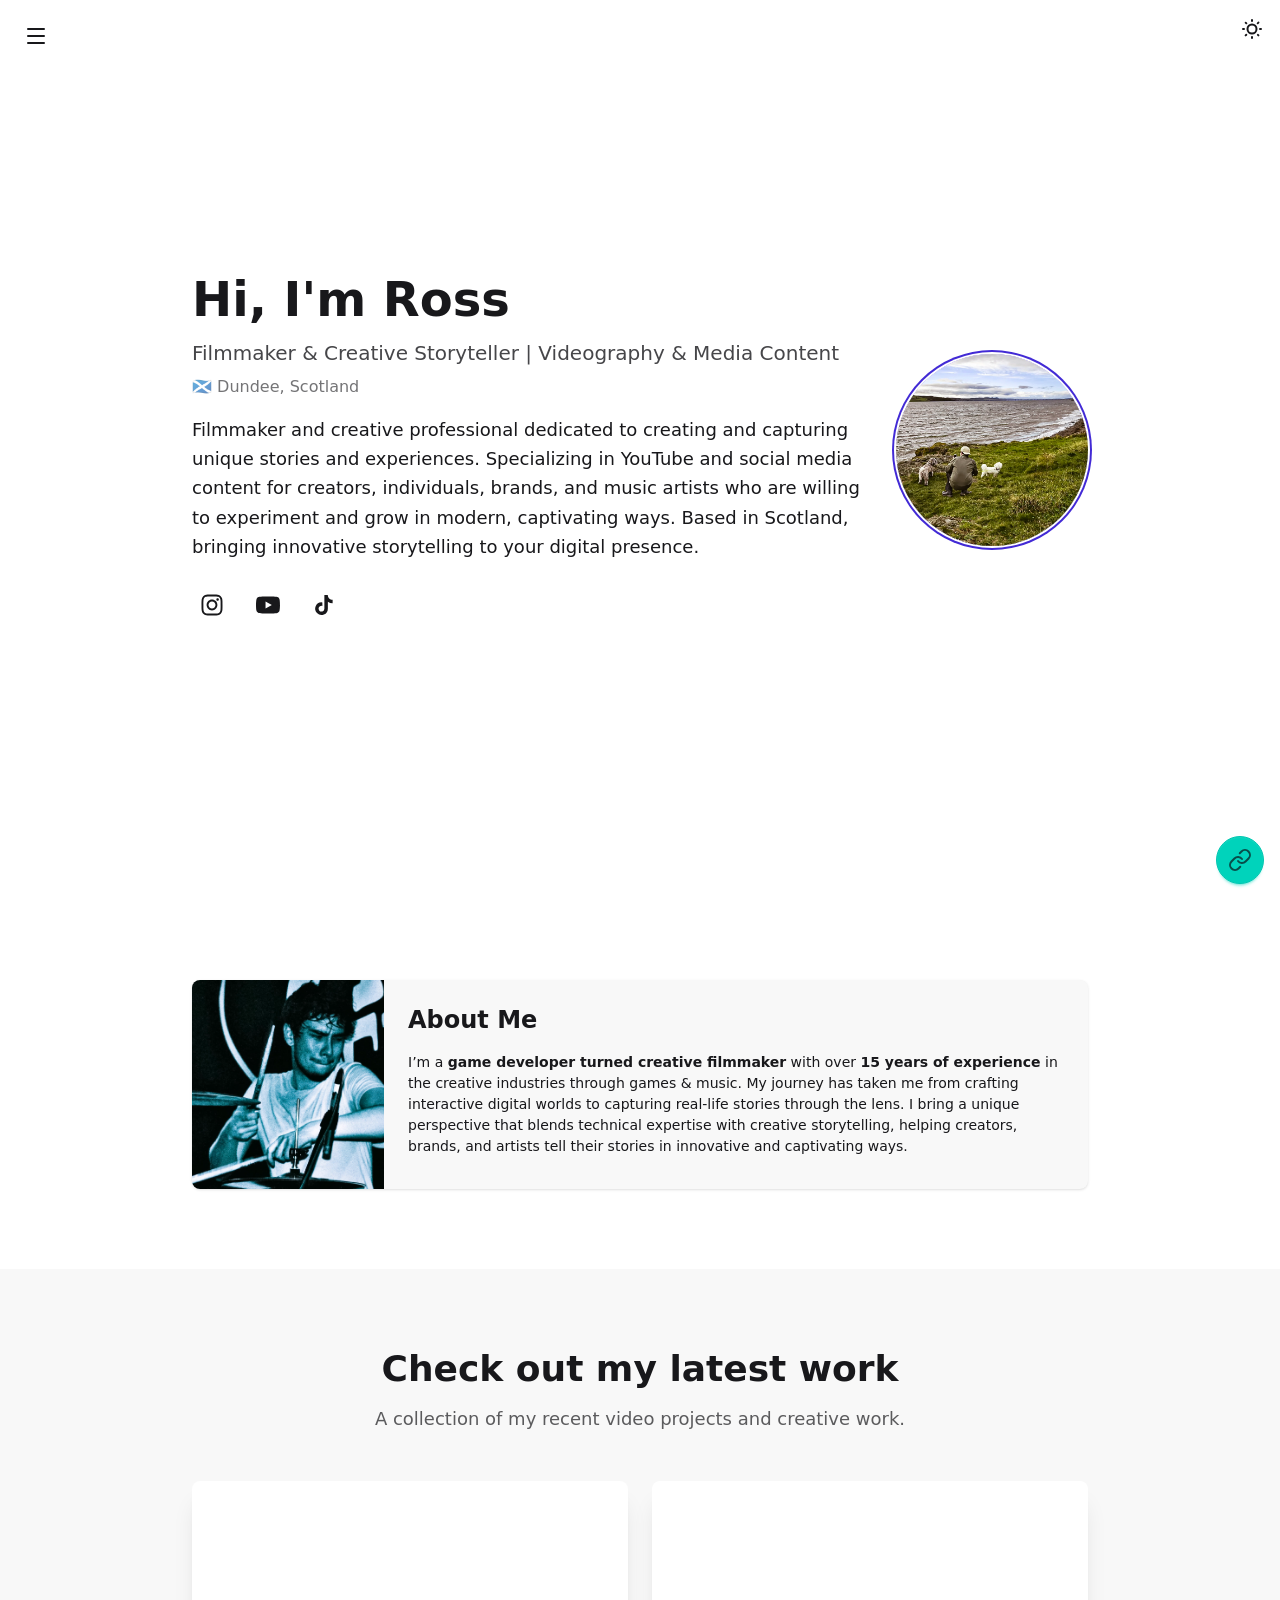
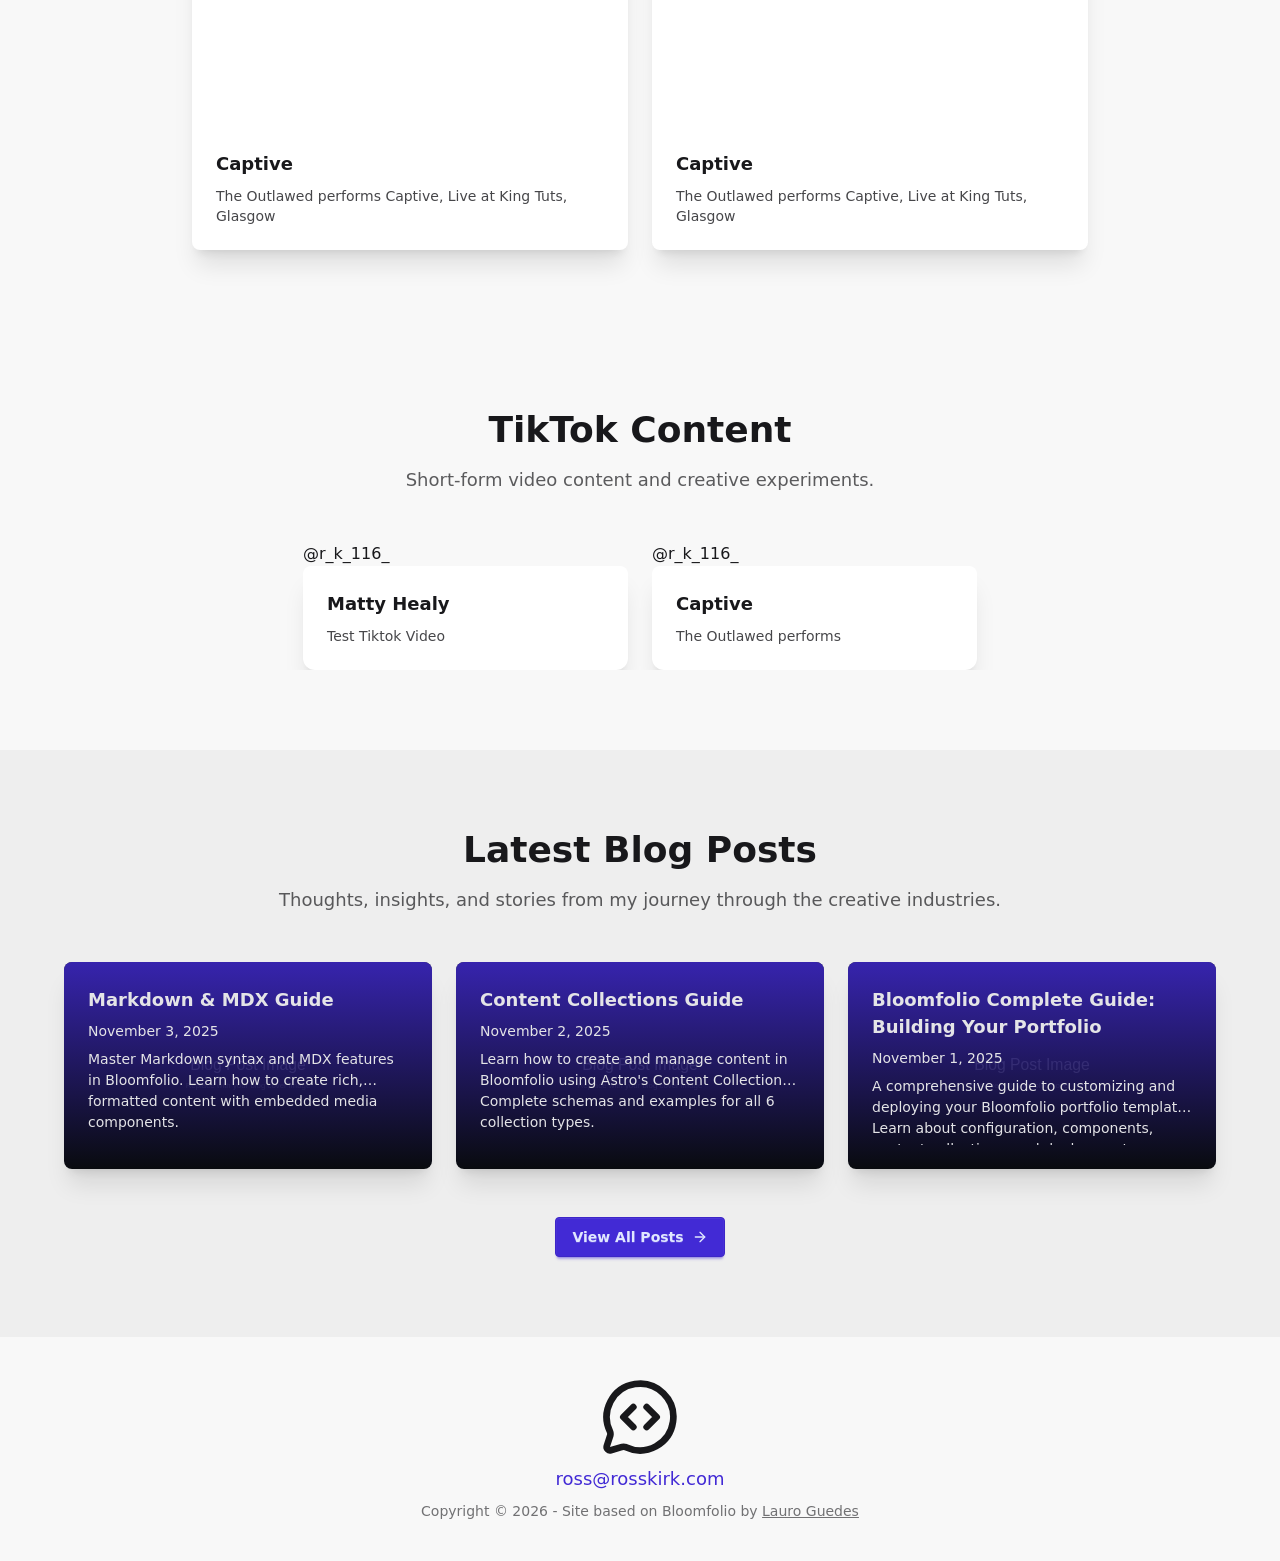
==== index.html @ 1ecccb60 "Deploy creative site - 66a330e2625cd8b9a84252e599fe487ab32fcddf ross-kirk/mainpage-bloomfolio@66a330" ====
<!DOCTYPE html><html lang="en" data-astro-transition-scope="astro-smooz4hq-1"> <head><meta charset="UTF-8"><meta name="viewport" content="width=device-width"><meta name="description" content="Filmmaker and creative professional dedicated to creating and capturing unique stories and experiences. Specializing in YouTube and social media content for creators, individuals, brands, and music artists who are willing to experiment and grow in modern, captivating ways. Based in Scotland, bringing innovative storytelling to your digital presence."><link rel="icon" type="image/svg+xml" href="/favicon.svg"><meta name="generator" content="Astro v5.16.6"><title>Ross - Portfolio</title><!-- View Transitions --><meta name="astro-view-transitions-enabled" content="true"><meta name="astro-view-transitions-fallback" content="animate"><script type="module" src="/_astro/ClientRouter.astro_astro_type_script_index_0_lang.QW52Ox2j.js"></script><!-- Open Graph / Social Media --><meta property="og:title" content="Ross - Portfolio"><meta property="og:description" content="Filmmaker and creative professional dedicated to creating and capturing unique stories and experiences. Specializing in YouTube and social media content for creators, individuals, brands, and music artists who are willing to experiment and grow in modern, captivating ways. Based in Scotland, bringing innovative storytelling to your digital presence."><meta property="og:type" content="website"><meta property="og:url" content="http://localhost:4323"><meta property="og:image" content="http://localhost:4323/images/og_home.png"><!-- Twitter --><meta name="twitter:card" content="summary_large_image"><meta name="twitter:title" content="Ross - Portfolio"><meta name="twitter:description" content="Filmmaker and creative professional dedicated to creating and capturing unique stories and experiences. Specializing in YouTube and social media content for creators, individuals, brands, and music artists who are willing to experiment and grow in modern, captivating ways. Based in Scotland, bringing innovative storytelling to your digital presence."><meta name="twitter:image" content="http://localhost:4323/images/og_home.png"><!-- TikTok Embed Script --><script async src="https://www.tiktok.com/embed.js"></script><link rel="stylesheet" href="/_astro/_slug_.D7kKIoTO.css">
<style>.tiktok-card-wrapper[data-astro-cid-ju7htzdd]{width:100%;height:100%;display:flex;flex-direction:column;justify-content:flex-start;align-items:center}.tiktok-card[data-astro-cid-ju7htzdd]{width:100%;max-width:605px;min-width:325px;transform-origin:top center;background:transparent;border:none;box-shadow:none;display:flex;flex-direction:column;align-items:center}.tiktok-embed-container[data-astro-cid-ju7htzdd]{position:relative;width:100%;overflow:hidden;background:transparent;border-radius:.9rem .9rem 0 0}.tiktok-embed[data-astro-cid-ju7htzdd]{margin:0 auto;width:100%;position:relative;overflow:hidden;border-radius:.9rem .9rem 0 0;display:block}.tiktok-card-body[data-astro-cid-ju7htzdd]{margin-top:0;width:100%;box-sizing:border-box}.tiktok-embed[data-astro-cid-ju7htzdd] iframe[data-astro-cid-ju7htzdd]{border:none!important;border-radius:.9rem .9rem 0 0!important;display:block;width:calc(100% + 2px)!important;height:auto!important;margin:-1px -1px 0;position:relative}
</style><style>[data-astro-transition-scope="astro-smooz4hq-1"] { view-transition-name: astro-smooz4hq-1; }@layer astro { ::view-transition-old(astro-smooz4hq-1) { 
	animation-duration: 0.3s;
	animation-timing-function: ease-in-out;
	animation-fill-mode: forwards;
	animation-name: blurFadeOut; }::view-transition-new(astro-smooz4hq-1) { 
	animation-duration: 0.3s;
	animation-timing-function: ease-in-out;
	animation-fill-mode: backwards;
	animation-name: blurFadeIn; }[data-astro-transition=back]::view-transition-old(astro-smooz4hq-1) { 
	animation-duration: 0.3s;
	animation-timing-function: ease-in-out;
	animation-fill-mode: forwards;
	animation-name: blurFadeOut; }[data-astro-transition=back]::view-transition-new(astro-smooz4hq-1) { 
	animation-duration: 0.3s;
	animation-timing-function: ease-in-out;
	animation-fill-mode: backwards;
	animation-name: blurFadeIn; } }[data-astro-transition-fallback="old"] [data-astro-transition-scope="astro-smooz4hq-1"],
			[data-astro-transition-fallback="old"][data-astro-transition-scope="astro-smooz4hq-1"] { 
	animation-duration: 0.3s;
	animation-timing-function: ease-in-out;
	animation-fill-mode: forwards;
	animation-name: blurFadeOut; }[data-astro-transition-fallback="new"] [data-astro-transition-scope="astro-smooz4hq-1"],
			[data-astro-transition-fallback="new"][data-astro-transition-scope="astro-smooz4hq-1"] { 
	animation-duration: 0.3s;
	animation-timing-function: ease-in-out;
	animation-fill-mode: backwards;
	animation-name: blurFadeIn; }[data-astro-transition=back][data-astro-transition-fallback="old"] [data-astro-transition-scope="astro-smooz4hq-1"],
			[data-astro-transition=back][data-astro-transition-fallback="old"][data-astro-transition-scope="astro-smooz4hq-1"] { 
	animation-duration: 0.3s;
	animation-timing-function: ease-in-out;
	animation-fill-mode: forwards;
	animation-name: blurFadeOut; }[data-astro-transition=back][data-astro-transition-fallback="new"] [data-astro-transition-scope="astro-smooz4hq-1"],
			[data-astro-transition=back][data-astro-transition-fallback="new"][data-astro-transition-scope="astro-smooz4hq-1"] { 
	animation-duration: 0.3s;
	animation-timing-function: ease-in-out;
	animation-fill-mode: backwards;
	animation-name: blurFadeIn; }</style></head> <body class="min-h-screen"> <!-- Burger Menu - Fixed Position --> <div class="burger-menu-container fixed top-4 left-4 z-50" data-astro-cid-barybgjo> <button id="burger-menu-btn" class="btn btn-circle btn-ghost" aria-label="Toggle navigation menu" aria-expanded="false" data-astro-cid-barybgjo> <svg xmlns="http://www.w3.org/2000/svg" width="24" height="24" viewBox="0 0 24 24" fill="none" stroke="currentColor" stroke-width="2" stroke-linecap="round" stroke-linejoin="round" id="menu-icon" data-astro-cid-barybgjo="true" class="lucide lucide-menu size-6"> <path d="M4 5h16"></path><path d="M4 12h16"></path><path d="M4 19h16"></path>  </svg> <svg xmlns="http://www.w3.org/2000/svg" width="24" height="24" viewBox="0 0 24 24" fill="none" stroke="currentColor" stroke-width="2" stroke-linecap="round" stroke-linejoin="round" id="close-icon" data-astro-cid-barybgjo="true" class="lucide lucide-x size-6 hidden"> <path d="M18 6 6 18"></path><path d="m6 6 12 12"></path>  </svg> </button> <nav id="burger-menu" class="menu bg-base-100 shadow-2xl rounded-box p-4 min-w-[200px] hidden absolute top-14 left-0" data-astro-cid-barybgjo> <ul class="menu-items" data-astro-cid-barybgjo> <li data-astro-cid-barybgjo> <a href="#hero" class="menu-item btn btn-ghost justify-start" data-section="hero" data-astro-cid-barybgjo> Home </a> </li><li data-astro-cid-barybgjo> <a href="#about" class="menu-item btn btn-ghost justify-start" data-section="about" data-astro-cid-barybgjo> About </a> </li><li data-astro-cid-barybgjo> <a href="#projects" class="menu-item btn btn-ghost justify-start" data-section="projects" data-astro-cid-barybgjo> Projects </a> </li><li data-astro-cid-barybgjo> <a href="#tiktok" class="menu-item btn btn-ghost justify-start" data-section="tiktok" data-astro-cid-barybgjo> TikTok </a> </li><li data-astro-cid-barybgjo> <a href="#blog" class="menu-item btn btn-ghost justify-start" data-section="blog" data-astro-cid-barybgjo> Blog </a> </li><li data-astro-cid-barybgjo> <a href="#contact" class="menu-item btn btn-ghost justify-start" data-section="contact" data-astro-cid-barybgjo> Contact </a> </li> </ul> </nav> </div> <script type="module">const o=document.getElementById("burger-menu-btn"),s=document.getElementById("burger-menu"),d=document.getElementById("menu-icon"),a=document.getElementById("close-icon"),r=document.querySelectorAll(".menu-item");let t=!1;o?.addEventListener("click",e=>{e.stopPropagation(),m()});s?.addEventListener("mouseleave",()=>{t&&i()});document.addEventListener("click",e=>{t&&!s?.contains(e.target)&&!o?.contains(e.target)&&i()});r.forEach(e=>{e.addEventListener("click",n=>{n.preventDefault();const c=e.getAttribute("data-section");c&&(l(c),i())})});function m(){t=!t,t?f():i()}function f(){s?.classList.remove("hidden"),d?.classList.add("hidden"),a?.classList.remove("hidden"),o?.setAttribute("aria-expanded","true"),t=!0}function i(){s?.classList.add("hidden"),d?.classList.remove("hidden"),a?.classList.add("hidden"),o?.setAttribute("aria-expanded","false"),t=!1}function l(e){if(e==="hero"){window.history.pushState(null,"","#"),window.scrollTo({top:0,behavior:"smooth"});return}const n=document.getElementById(e);if(n){window.history.pushState(null,"",`#${e}`);const u=n.offsetTop-80;window.scrollTo({top:u,behavior:"smooth"})}}if(window.location.hash){const e=window.location.hash.substring(1);setTimeout(()=>{l(e)},100)}</script>  <!-- Theme Controls - Fixed Position --> <div class="fixed top-4 right-4 z-50"> <label class="swap swap-rotate"> <input type="checkbox" class="theme-controller" value="dark"> <!-- sun icon --> <svg class="swap-off fill-current w-6 h-6" xmlns="http://www.w3.org/2000/svg" viewBox="0 0 24 24"> <path d="M5.64,17l-.71.71a1,1,0,0,0,0,1.41,1,1,0,0,0,1.41,0l.71-.71A1,1,0,0,0,5.64,17ZM5,12a1,1,0,0,0-1-1H3a1,1,0,0,0,0,2H4A1,1,0,0,0,5,12Zm7-7a1,1,0,0,0,1-1V3a1,1,0,0,0-2,0V4A1,1,0,0,0,12,5ZM5.64,7.05a1,1,0,0,0,.7.29,1,1,0,0,0,.71-.29,1,1,0,0,0,0-1.41l-.71-.71A1,1,0,0,0,4.93,6.34Zm12,.29a1,1,0,0,0,.7-.29l.71-.71a1,1,0,1,0-1.41-1.41L17,5.64a1,1,0,0,0,0,1.41A1,1,0,0,0,17.66,7.34ZM21,11H20a1,1,0,0,0,0,2h1a1,1,0,0,0,0-2Zm-9,8a1,1,0,0,0-1,1v1a1,1,0,0,0,2,0V20A1,1,0,0,0,12,19ZM18.36,17A1,1,0,0,0,17,18.36l.71.71a1,1,0,0,0,1.41,0,1,1,0,0,0,0-1.41ZM12,6.5A5.5,5.5,0,1,0,17.5,12,5.51,5.51,0,0,0,12,6.5Zm0,9A3.5,3.5,0,1,1,15.5,12,3.5,3.5,0,0,1,12,15.5Z"></path> </svg> <!-- moon icon --> <svg class="swap-on fill-current w-6 h-6" xmlns="http://www.w3.org/2000/svg" viewBox="0 0 24 24"> <path d="M21.64,13a1,1,0,0,0-1.05-.14,8.05,8.05,0,0,1-3.37.73A8.15,8.15,0,0,1,9.08,5.49a8.59,8.59,0,0,1,.25-2A1,1,0,0,0,8,2.36,10.14,10.14,0,1,0,22,14.05,1,1,0,0,0,21.64,13Zm-9.5,6.69A8.14,8.14,0,0,1,7.08,5.22v.27A10.15,10.15,0,0,0,17.22,15.63a9.79,9.79,0,0,0,2.1-.22A8.11,8.11,0,0,1,12.14,19.73Z"></path> </svg> </label> <script>
  // Set theme on page load based on localStorage or system preference
  function setTheme() {
    const theme = localStorage.getItem('theme') ||
                  (window.matchMedia('(prefers-color-scheme: dark)').matches ? 'dark' : 'light');
    document.documentElement.setAttribute('data-theme', theme);
    const toggle = document.querySelector('.theme-controller');
    if (toggle) {
      toggle.checked = theme === 'dark';
    }
  }

  // Update theme when toggle is clicked
  document.addEventListener('change', (e) => {
    const target = e.target;
    if (target.classList.contains('theme-controller')) {
      const theme = target.checked ? 'dark' : 'light';
      document.documentElement.setAttribute('data-theme', theme);
      localStorage.setItem('theme', theme);
    }
  });

  // Run on page load
  setTheme();

  // Run after view transitions
  document.addEventListener('astro:after-swap', setTheme);
</script> </div>  <main> <!-- Hero Section (Always visible) --> <section id="hero" class="hero min-h-screen"> <div class="hero-content flex-col lg:flex-row-reverse max-w-7xl gap-8"> <div class="avatar"> <div class="w-48 ring-primary ring-offset-base-100 rounded-full ring-2 ring-offset-2"> <img src="/_astro/avatar.L6nccr63_2p9UOw.webp" alt="Ross" loading="lazy" decoding="async" fetchpriority="auto" width="1369" height="1363"> </div> </div> <div class="max-w-2xl"> <h1 class="text-5xl font-bold mb-4">
Hi, I'm Ross </h1> <p class="text-xl text-base-content/80 mb-2">Filmmaker &amp; Creative Storyteller | Videography &amp; Media Content</p> <p class="text-base-content/60 mb-4">🏴󠁧󠁢󠁳󠁣󠁴󠁿 Dundee, Scotland</p> <p class="text-lg leading-relaxed mb-6"> Filmmaker and creative professional dedicated to creating and capturing unique stories and experiences. Specializing in YouTube and social media content for creators, individuals, brands, and music artists who are willing to experiment and grow in modern, captivating ways. Based in Scotland, bringing innovative storytelling to your digital presence. </p> <div class="flex gap-4">     <a href="https://instagram.com/rosskcreative" class="btn btn-circle btn-ghost" aria-label="Instagram"> <svg xmlns="http://www.w3.org/2000/svg" width="24" height="24" fill="currentColor" viewBox="0 0 32 32"> <path d="M10.202,2.098c-1.49,.07-2.507,.308-3.396,.657-.92,.359-1.7,.84-2.477,1.619-.776,.779-1.254,1.56-1.61,2.481-.345,.891-.578,1.909-.644,3.4-.066,1.49-.08,1.97-.073,5.771s.024,4.278,.096,5.772c.071,1.489,.308,2.506,.657,3.396,.359,.92,.84,1.7,1.619,2.477,.779,.776,1.559,1.253,2.483,1.61,.89,.344,1.909,.579,3.399,.644,1.49,.065,1.97,.08,5.771,.073,3.801-.007,4.279-.024,5.773-.095s2.505-.309,3.395-.657c.92-.36,1.701-.84,2.477-1.62s1.254-1.561,1.609-2.483c.345-.89,.579-1.909,.644-3.398,.065-1.494,.081-1.971,.073-5.773s-.024-4.278-.095-5.771-.308-2.507-.657-3.397c-.36-.92-.84-1.7-1.619-2.477s-1.561-1.254-2.483-1.609c-.891-.345-1.909-.58-3.399-.644s-1.97-.081-5.772-.074-4.278,.024-5.771,.096m.164,25.309c-1.365-.059-2.106-.286-2.6-.476-.654-.252-1.12-.557-1.612-1.044s-.795-.955-1.05-1.608c-.192-.494-.423-1.234-.487-2.599-.069-1.475-.084-1.918-.092-5.656s.006-4.18,.071-5.656c.058-1.364,.286-2.106,.476-2.6,.252-.655,.556-1.12,1.044-1.612s.955-.795,1.608-1.05c.493-.193,1.234-.422,2.598-.487,1.476-.07,1.919-.084,5.656-.092,3.737-.008,4.181,.006,5.658,.071,1.364,.059,2.106,.285,2.599,.476,.654,.252,1.12,.555,1.612,1.044s.795,.954,1.051,1.609c.193,.492,.422,1.232,.486,2.597,.07,1.476,.086,1.919,.093,5.656,.007,3.737-.006,4.181-.071,5.656-.06,1.365-.286,2.106-.476,2.601-.252,.654-.556,1.12-1.045,1.612s-.955,.795-1.608,1.05c-.493,.192-1.234,.422-2.597,.487-1.476,.069-1.919,.084-5.657,.092s-4.18-.007-5.656-.071M21.779,8.517c.002,.928,.755,1.679,1.683,1.677s1.679-.755,1.677-1.683c-.002-.928-.755-1.679-1.683-1.677,0,0,0,0,0,0-.928,.002-1.678,.755-1.677,1.683m-12.967,7.496c.008,3.97,3.232,7.182,7.202,7.174s7.183-3.232,7.176-7.202c-.008-3.97-3.233-7.183-7.203-7.175s-7.182,3.233-7.174,7.203m2.522-.005c-.005-2.577,2.08-4.671,4.658-4.676,2.577-.005,4.671,2.08,4.676,4.658,.005,2.577-2.08,4.671-4.658,4.676-2.577,.005-4.671-2.079-4.676-4.656h0"></path> </svg> </a> <a href="https://youtube.com/@rosskcreative" class="btn btn-circle btn-ghost" aria-label="YouTube"> <svg xmlns="http://www.w3.org/2000/svg" width="24" height="24" viewBox="0 0 32 32" fill="currentColor"> <path d="M31.331,8.248c-.368-1.386-1.452-2.477-2.829-2.848-2.496-.673-12.502-.673-12.502-.673,0,0-10.007,0-12.502,.673-1.377,.37-2.461,1.462-2.829,2.848-.669,2.512-.669,7.752-.669,7.752,0,0,0,5.241,.669,7.752,.368,1.386,1.452,2.477,2.829,2.847,2.496,.673,12.502,.673,12.502,.673,0,0,10.007,0,12.502-.673,1.377-.37,2.461-1.462,2.829-2.847,.669-2.512,.669-7.752,.669-7.752,0,0,0-5.24-.669-7.752ZM12.727,20.758V11.242l8.364,4.758-8.364,4.758Z"></path> </svg> </a> <a href="https://tiktok.com/@rosskcreative" target="_blank" rel="noopener noreferrer" class="btn btn-circle btn-ghost" aria-label="TikTok"> <svg xmlns="http://www.w3.org/2000/svg" width="24" height="24" viewBox="0 0 24 24" fill="currentColor"> <path d="M19.59 6.69a4.83 4.83 0 0 1-3.77-4.25V2h-3.45v13.67a2.89 2.89 0 0 1-5.2 1.74 2.89 2.89 0 0 1 2.31-4.64 2.93 2.93 0 0 1 .88.13V9.4a6.84 6.84 0 0 0-1-.05A6.33 6.33 0 0 0 5 20.1a6.34 6.34 0 0 0 10.86-4.43v-7a8.16 8.16 0 0 0 4.77 1.52v-3.4a4.85 4.85 0 0 1-1-.1z"></path> </svg> </a>  </div> </div> </div> </section> <!-- About Section --> <section id="about" class="py-20 px-4"> <div class="max-w-4xl mx-auto"> <div class="card card-side bg-base-200 shadow-sm"> <figure class="shrink-0 w-48"> <img src="/images/me.png" alt="About Me"> </figure> <div class="card-body"> <h2 class="card-title text-2xl">About Me</h2> <p class="text-lg"> <p>I’m a <strong>game developer turned creative filmmaker</strong> with over <strong>15 years of experience</strong> in the creative industries through games &#x26; music. My journey has taken me from crafting interactive digital worlds to capturing real-life stories through the lens. I bring a unique perspective that blends technical expertise with creative storytelling, helping creators, brands, and artists tell their stories in innovative and captivating ways.</p> </p> </div> </div> </div> </section> <!-- Projects Section --> <section id="projects" class="py-20 px-4 bg-base-200"> <div class="max-w-6xl mx-auto"> <div class="text-center mb-12"> <h2 class="text-4xl font-bold mb-4">Check out my latest work</h2> <p class="text-lg text-base-content/70">
A collection of my recent video projects and creative work.
</p> </div> <div class="grid grid-cols-1 md:grid-cols-2 gap-6 justify-items-center max-w-4xl mx-auto"> <div class="card bg-base-100 shadow-xl hover:shadow-2xl transition-shadow youtube-card"> <div class="youtube-embed rounded-t-xl overflow-hidden aspect-video"> <iframe src="https://www.youtube.com/embed/I4HO8n75s1E" width="100%" height="100%" frameborder="0" allow="accelerometer; autoplay; clipboard-write; encrypted-media; gyroscope; picture-in-picture" allowfullscreen loading="lazy" class="w-full h-full"></iframe> </div> <div class="card-body"> <h3 class="card-title text-lg">Captive</h3> <p class="text-base-content/80 text-sm">The Outlawed performs Captive, Live at King Tuts, Glasgow</p> </div> </div><div class="card bg-base-100 shadow-xl hover:shadow-2xl transition-shadow youtube-card"> <div class="youtube-embed rounded-t-xl overflow-hidden aspect-video"> <iframe src="https://www.youtube.com/embed/I4HO8n75s1E" width="100%" height="100%" frameborder="0" allow="accelerometer; autoplay; clipboard-write; encrypted-media; gyroscope; picture-in-picture" allowfullscreen loading="lazy" class="w-full h-full"></iframe> </div> <div class="card-body"> <h3 class="card-title text-lg">Captive</h3> <p class="text-base-content/80 text-sm">The Outlawed performs Captive, Live at King Tuts, Glasgow</p> </div> </div> </div> </div> <script type="module">function s(){document.querySelectorAll(".video-carousel").forEach(t=>{t.scrollWidth>t.clientWidth?(t.classList.add("is-scrollable"),o(t)):(t.classList.remove("is-scrollable"),t.classList.remove("at-start","at-end"))})}function o(e){const{scrollLeft:t,scrollWidth:l,clientWidth:c}=e,i=t<=0,n=t>=l-c-1;e.classList.toggle("at-start",i),e.classList.toggle("at-end",n)}document.readyState==="loading"?document.addEventListener("DOMContentLoaded",s):s();window.addEventListener("resize",s);document.addEventListener("scroll",e=>{document.querySelectorAll(".video-carousel.is-scrollable").forEach(o)},!0);</script> </section> <!-- TikTok Section --> <section id="tiktok" class="py-20 px-4 bg-base-200"> <div class="max-w-6xl mx-auto"> <div class="text-center mb-12"> <h2 class="text-4xl font-bold mb-4">TikTok Content</h2> <p class="text-lg text-base-content/70">
Short-form video content and creative experiments.
</p> </div> <div class="video-carousel tiktok-carousel"> <div class="carousel-container"> <div class="carousel-item"> <div class="tiktok-card-wrapper" data-astro-cid-ju7htzdd> <div class="tiktok-card" data-astro-cid-ju7htzdd> <div class="tiktok-embed-container overflow-hidden flex items-center justify-center" data-astro-cid-ju7htzdd> <blockquote class="tiktok-embed" cite="https://www.tiktok.com/@r_k_116_/video/7333764998239505697" data-video-id="7333764998239505697" style="max-width: 605px; min-width: 325px;" data-astro-cid-ju7htzdd> <section data-astro-cid-ju7htzdd> <a target="_blank" title="@r_k_116_" href="https://www.tiktok.com/@r_k_116_?refer=embed" data-astro-cid-ju7htzdd>
@r_k_116_ </a> </section> </blockquote> </div> <div class="card bg-base-100 shadow-xl rounded-b-xl tiktok-card-body" data-astro-cid-ju7htzdd> <div class="card-body" data-astro-cid-ju7htzdd> <h3 class="card-title text-lg" data-astro-cid-ju7htzdd>Matty Healy</h3> <p class="text-base-content/80 text-sm" data-astro-cid-ju7htzdd>Test Tiktok Video</p> </div> </div> </div> </div>  </div><div class="carousel-item"> <div class="tiktok-card-wrapper" data-astro-cid-ju7htzdd> <div class="tiktok-card" data-astro-cid-ju7htzdd> <div class="tiktok-embed-container overflow-hidden flex items-center justify-center" data-astro-cid-ju7htzdd> <blockquote class="tiktok-embed" cite="https://www.tiktok.com/@r_k_116_/video/7333764998239505697" data-video-id="7333764998239505697" style="max-width: 605px; min-width: 325px;" data-astro-cid-ju7htzdd> <section data-astro-cid-ju7htzdd> <a target="_blank" title="@r_k_116_" href="https://www.tiktok.com/@r_k_116_?refer=embed" data-astro-cid-ju7htzdd>
@r_k_116_ </a> </section> </blockquote> </div> <div class="card bg-base-100 shadow-xl rounded-b-xl tiktok-card-body" data-astro-cid-ju7htzdd> <div class="card-body" data-astro-cid-ju7htzdd> <h3 class="card-title text-lg" data-astro-cid-ju7htzdd>Captive</h3> <p class="text-base-content/80 text-sm" data-astro-cid-ju7htzdd>The Outlawed performs </p> </div> </div> </div> </div>  </div> </div> </div> </div>  </section> <!-- Work Experience Section -->  <!-- Education Section -->  <!-- Hackathons Section -->  <!-- Blog Section --> <section id="blog" class="py-20 px-4 bg-base-300"> <div class="max-w-6xl mx-auto"> <div class="text-center mb-12"> <h2 class="text-4xl font-bold mb-4">Latest Blog Posts</h2> <p class="text-lg text-base-content/70">
Thoughts, insights, and stories from my journey through the creative industries.
</p> </div> <div class="grid grid-cols-1 md:grid-cols-2 lg:grid-cols-3 gap-6"> <div class="card image-full shadow-xl hover:shadow-2xl transition-shadow"> <figure class="aspect-video"> <img src="/_astro/placeholder-blog.uGWndONp_Z2ueL8Q.svg" alt="Markdown &#38; MDX Guide" loading="lazy" decoding="async" fetchpriority="auto" width="1200" height="630"> </figure> <div class="card-body rounded-lg justify-end bg-linear-to-b from-primary/80 to-transparent"> <h3 class="card-title text-base-100-content hover:text-primary-content transition-colors"> <a href="/blog/guides/markdown-guide">Markdown &amp; MDX Guide</a> </h3> <time class="text-sm text-base-100-content/80"> November 3, 2025 </time> <p class="text-base-100-content/90 line-clamp-2">Master Markdown syntax and MDX features in Bloomfolio. Learn how to create rich, formatted content with embedded media components.</p> </div> </div><div class="card image-full shadow-xl hover:shadow-2xl transition-shadow"> <figure class="aspect-video"> <img src="/_astro/placeholder-blog.uGWndONp_Z2ueL8Q.svg" alt="Content Collections Guide" loading="lazy" decoding="async" fetchpriority="auto" width="1200" height="630"> </figure> <div class="card-body rounded-lg justify-end bg-linear-to-b from-primary/80 to-transparent"> <h3 class="card-title text-base-100-content hover:text-primary-content transition-colors"> <a href="/blog/guides/content-collections-guide">Content Collections Guide</a> </h3> <time class="text-sm text-base-100-content/80"> November 2, 2025 </time> <p class="text-base-100-content/90 line-clamp-2">Learn how to create and manage content in Bloomfolio using Astro&#39;s Content Collections. Complete schemas and examples for all 6 collection types.</p> </div> </div><div class="card image-full shadow-xl hover:shadow-2xl transition-shadow"> <figure class="aspect-video"> <img src="/_astro/placeholder-blog.uGWndONp_Z2ueL8Q.svg" alt="Bloomfolio Complete Guide: Building Your Portfolio" loading="lazy" decoding="async" fetchpriority="auto" width="1200" height="630"> </figure> <div class="card-body rounded-lg justify-end bg-linear-to-b from-primary/80 to-transparent"> <h3 class="card-title text-base-100-content hover:text-primary-content transition-colors"> <a href="/blog/guides/bloomfolio-complete-guide">Bloomfolio Complete Guide: Building Your Portfolio</a> </h3> <time class="text-sm text-base-100-content/80"> November 1, 2025 </time> <p class="text-base-100-content/90 line-clamp-2">A comprehensive guide to customizing and deploying your Bloomfolio portfolio template. Learn about configuration, components, content collections, and deployment.</p> </div> </div> </div> <div class="text-center mt-12"> <a href="/blog" class="btn btn-primary gap-2">
View All Posts
<svg xmlns="http://www.w3.org/2000/svg" width="24" height="24" viewBox="0 0 24 24" fill="none" stroke="currentColor" stroke-width="2" stroke-linecap="round" stroke-linejoin="round" class="lucide lucide-arrow-right size-4"> <path d="M5 12h14"></path><path d="m12 5 7 7-7 7"></path>  </svg> </a> </div> </div> </section> <!-- Contact Section --> <footer id="contact" class="footer footer-horizontal footer-center bg-base-200 py-10"> <aside> <svg xmlns="http://www.w3.org/2000/svg" width="24" height="24" viewBox="0 0 24 24" fill="none" stroke="currentColor" stroke-width="2" stroke-linecap="round" stroke-linejoin="round" class="lucide lucide-message-circle-code inline-block size-20"> <path d="m10 9-3 3 3 3"></path><path d="m14 15 3-3-3-3"></path><path d="M2.992 16.342a2 2 0 0 1 .094 1.167l-1.065 3.29a1 1 0 0 0 1.236 1.168l3.413-.998a2 2 0 0 1 1.099.092 10 10 0 1 0-4.777-4.719"></path>  </svg> <p class="max-w-xl m-auto text-lg"> <a href="mailto:ross@rosskirk.com" class="link link-hover text-primary"> ross@rosskirk.com </a> </p> <p class="text-base-content/60">
Copyright © 2026 - Site based on Bloomfolio by <a class="link" href="https://lauroguedes.dev" target="_blank">Lauro Guedes</a> </p> </aside> </footer> </main>  <div class="fab fab-flower"> <!-- a focusable div with tabindex is necessary to work on all browsers. role="button" is necessary for accessibility --> <div class="tooltip tooltip-top" data-tip="More links"> <div tabindex="0" role="button" class="btn btn-lg btn-accent btn-circle"> <svg xmlns="http://www.w3.org/2000/svg" width="24" height="24" viewBox="0 0 24 24" fill="none" stroke="currentColor" stroke-width="2" stroke-linecap="round" stroke-linejoin="round" class="lucide lucide-link size-6"> <path d="M10 13a5 5 0 0 0 7.54.54l3-3a5 5 0 0 0-7.07-7.07l-1.72 1.71"></path><path d="M14 11a5 5 0 0 0-7.54-.54l-3 3a5 5 0 0 0 7.07 7.07l1.71-1.71"></path>  </svg> </div> </div> <!-- Main Action button replaces the original button when FAB is open --> <div class="fab-close">
Close <span class="btn btn-circle btn-lg btn-error">✕</span> </div> <!-- buttons that show up when FAB is open --> <div class="tooltip tooltip-left" data-tip="Bloomfolio Guide"> <a href="/blog/guides/bloomfolio-complete-guide" class="btn btn-lg btn-circle"> <svg xmlns="http://www.w3.org/2000/svg" width="24" height="24" viewBox="0 0 24 24" fill="none" stroke="currentColor" stroke-width="2" stroke-linecap="round" stroke-linejoin="round" class="lucide lucide-flower-2 size-5"> <path d="M12 5a3 3 0 1 1 3 3m-3-3a3 3 0 1 0-3 3m3-3v1M9 8a3 3 0 1 0 3 3M9 8h1m5 0a3 3 0 1 1-3 3m3-3h-1m-2 3v-1"></path><circle cx="12" cy="8" r="2"></circle><path d="M12 10v12"></path><path d="M12 22c4.2 0 7-1.667 7-5-4.2 0-7 1.667-7 5Z"></path><path d="M12 22c-4.2 0-7-1.667-7-5 4.2 0 7 1.667 7 5Z"></path>  </svg> </a> </div><div class="tooltip tooltip-left" data-tip="Content Guide"> <a href="/blog/guides/content-collections-guide" class="btn btn-lg btn-circle"> <svg xmlns="http://www.w3.org/2000/svg" width="24" height="24" viewBox="0 0 24 24" fill="none" stroke="currentColor" stroke-width="2" stroke-linecap="round" stroke-linejoin="round" class="lucide lucide-book-open size-5"> <path d="M12 7v14"></path><path d="M3 18a1 1 0 0 1-1-1V4a1 1 0 0 1 1-1h5a4 4 0 0 1 4 4 4 4 0 0 1 4-4h5a1 1 0 0 1 1 1v13a1 1 0 0 1-1 1h-6a3 3 0 0 0-3 3 3 3 0 0 0-3-3z"></path>  </svg> </a> </div><div class="tooltip tooltip-left" data-tip="Markdown Guide"> <a href="/blog/guides/markdown-guide" class="btn btn-lg btn-circle"> <svg xmlns="http://www.w3.org/2000/svg" width="24" height="24" viewBox="0 0 24 24" fill="none" stroke="currentColor" stroke-width="2" stroke-linecap="round" stroke-linejoin="round" class="lucide lucide-file-text size-5"> <path d="M6 22a2 2 0 0 1-2-2V4a2 2 0 0 1 2-2h8a2.4 2.4 0 0 1 1.704.706l3.588 3.588A2.4 2.4 0 0 1 20 8v12a2 2 0 0 1-2 2z"></path><path d="M14 2v5a1 1 0 0 0 1 1h5"></path><path d="M10 9H8"></path><path d="M16 13H8"></path><path d="M16 17H8"></path>  </svg> </a> </div><div class="tooltip tooltip-left" data-tip="GitHub Repo"> <a href="https://github.com/lauroguedes/bloomfolio" class="btn btn-lg btn-circle"> <svg xmlns="http://www.w3.org/2000/svg" width="24" height="24" viewBox="0 0 24 24" fill="none" stroke="currentColor" stroke-width="2" stroke-linecap="round" stroke-linejoin="round" class="lucide lucide-code-xml size-5"> <path d="m18 16 4-4-4-4"></path><path d="m6 8-4 4 4 4"></path><path d="m14.5 4-5 16"></path>  </svg> </a> </div> </div> <!-- Smooth Scroll -->  </body> </html>
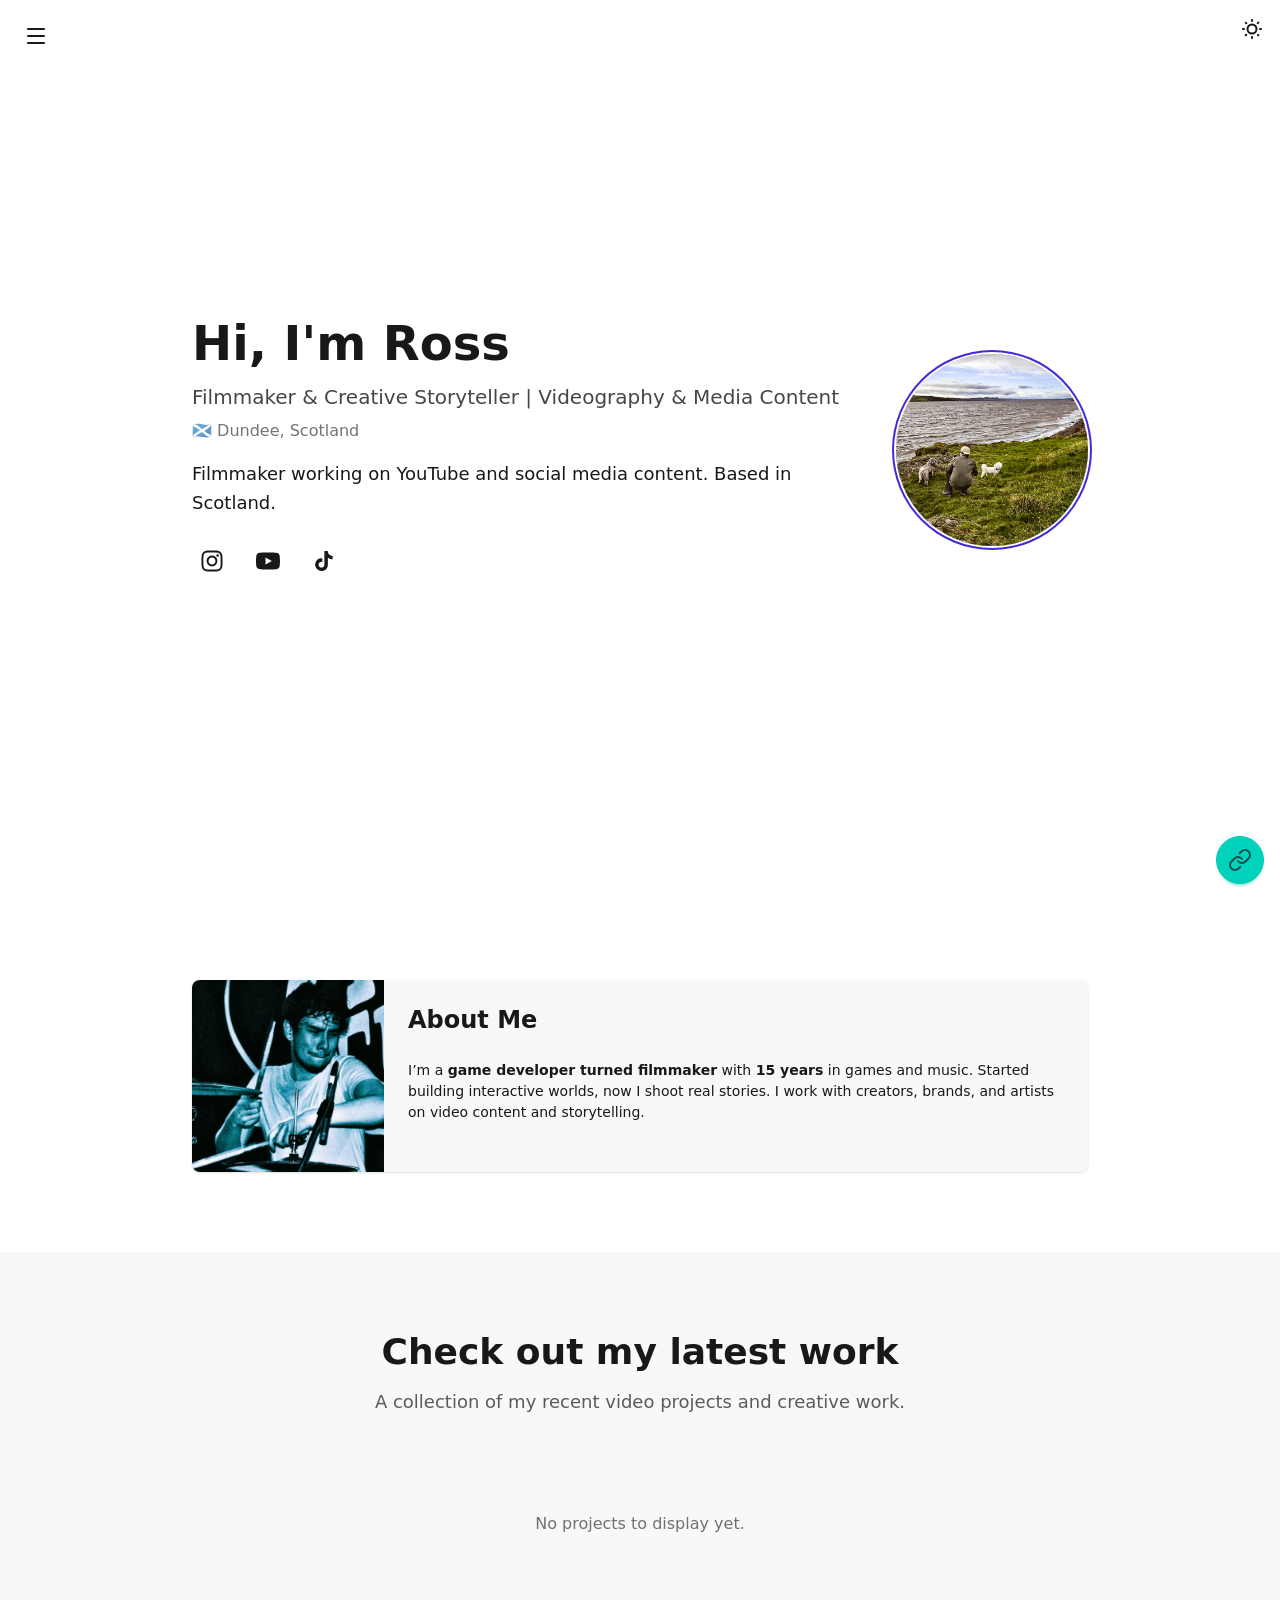
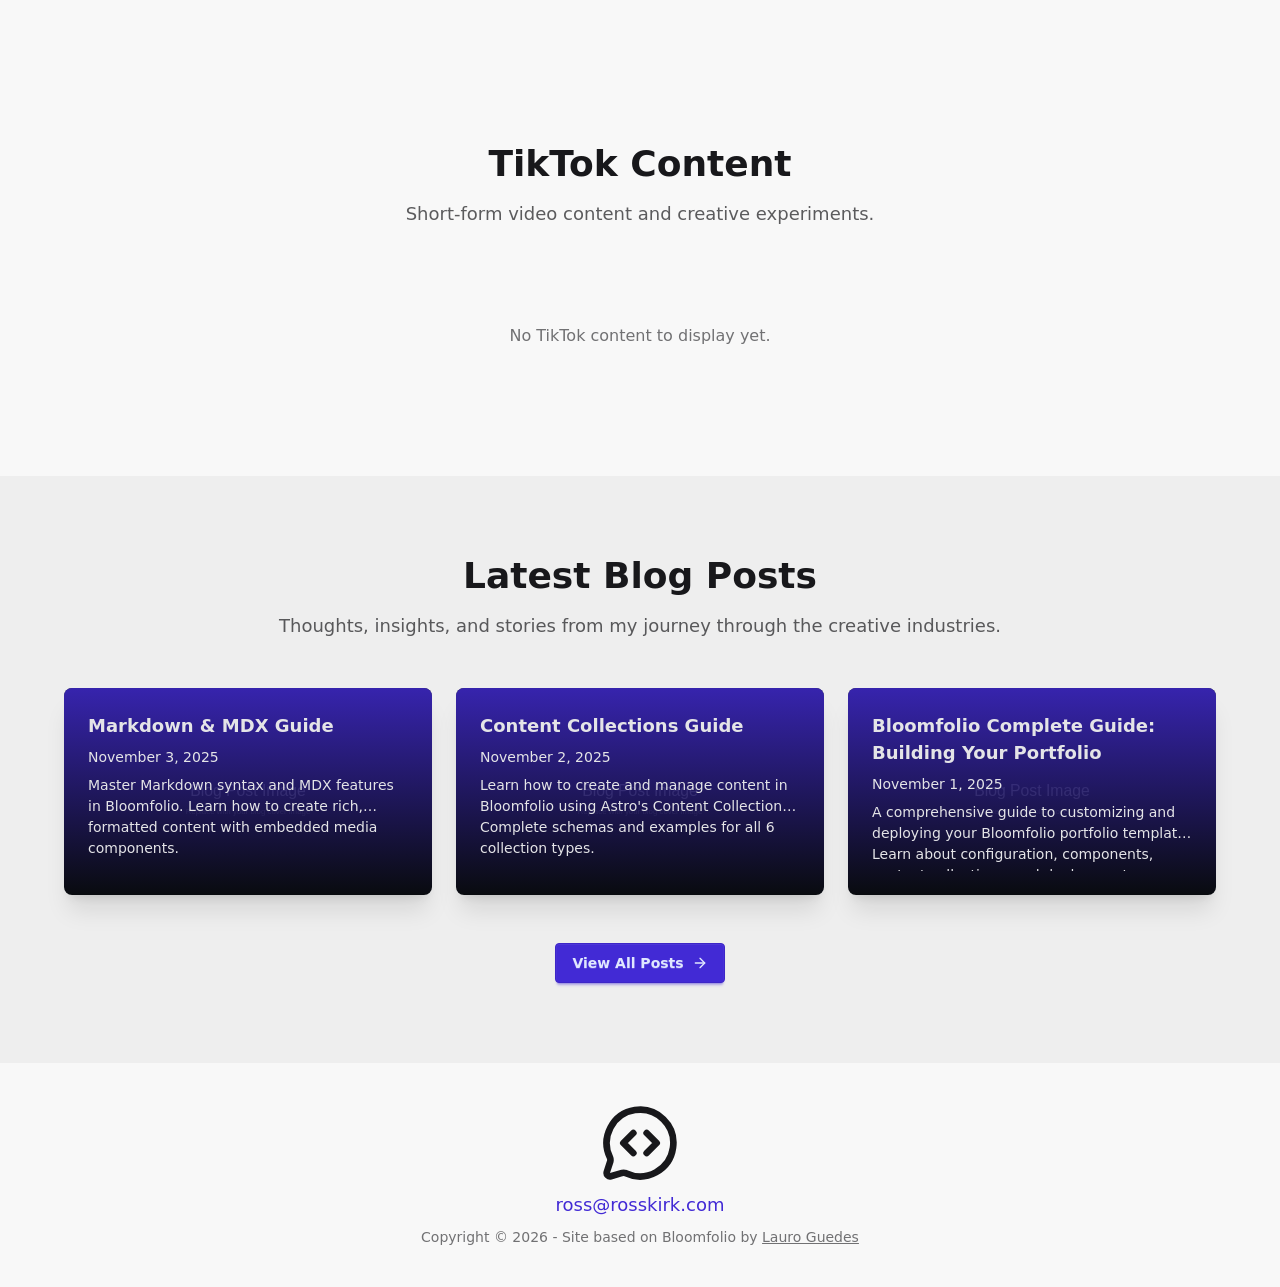
==== commit 3a754306: "Deploy creative site - 7f7969afe4495d789d346f46d2f98eb4e798f13f ross-kirk/mainpage-bloomfolio@7f7969" ====
--- a/index.html
+++ b/index.html
@@ -1,4 +1,4 @@
-<!DOCTYPE html><html lang="en" data-astro-transition-scope="astro-smooz4hq-1"> <head><meta charset="UTF-8"><meta name="viewport" content="width=device-width"><meta name="description" content="Filmmaker and creative professional dedicated to creating and capturing unique stories and experiences. Specializing in YouTube and social media content for creators, individuals, brands, and music artists who are willing to experiment and grow in modern, captivating ways. Based in Scotland, bringing innovative storytelling to your digital presence."><link rel="icon" type="image/svg+xml" href="/favicon.svg"><meta name="generator" content="Astro v5.16.6"><title>Ross - Portfolio</title><!-- View Transitions --><meta name="astro-view-transitions-enabled" content="true"><meta name="astro-view-transitions-fallback" content="animate"><script type="module" src="/_astro/ClientRouter.astro_astro_type_script_index_0_lang.QW52Ox2j.js"></script><!-- Open Graph / Social Media --><meta property="og:title" content="Ross - Portfolio"><meta property="og:description" content="Filmmaker and creative professional dedicated to creating and capturing unique stories and experiences. Specializing in YouTube and social media content for creators, individuals, brands, and music artists who are willing to experiment and grow in modern, captivating ways. Based in Scotland, bringing innovative storytelling to your digital presence."><meta property="og:type" content="website"><meta property="og:url" content="http://localhost:4323"><meta property="og:image" content="http://localhost:4323/images/og_home.png"><!-- Twitter --><meta name="twitter:card" content="summary_large_image"><meta name="twitter:title" content="Ross - Portfolio"><meta name="twitter:description" content="Filmmaker and creative professional dedicated to creating and capturing unique stories and experiences. Specializing in YouTube and social media content for creators, individuals, brands, and music artists who are willing to experiment and grow in modern, captivating ways. Based in Scotland, bringing innovative storytelling to your digital presence."><meta name="twitter:image" content="http://localhost:4323/images/og_home.png"><!-- TikTok Embed Script --><script async src="https://www.tiktok.com/embed.js"></script><link rel="stylesheet" href="/_astro/_slug_.D7kKIoTO.css">
+<!DOCTYPE html><html lang="en" data-astro-transition-scope="astro-smooz4hq-1"> <head><meta charset="UTF-8"><meta name="viewport" content="width=device-width"><meta name="description" content="Filmmaker working on YouTube and social media content. Based in Scotland."><link rel="icon" type="image/svg+xml" href="/favicon.svg"><meta name="generator" content="Astro v5.16.6"><title>Ross - Portfolio</title><!-- View Transitions --><meta name="astro-view-transitions-enabled" content="true"><meta name="astro-view-transitions-fallback" content="animate"><script type="module" src="/_astro/ClientRouter.astro_astro_type_script_index_0_lang.QW52Ox2j.js"></script><!-- Open Graph / Social Media --><meta property="og:title" content="Ross - Portfolio"><meta property="og:description" content="Filmmaker working on YouTube and social media content. Based in Scotland."><meta property="og:type" content="website"><meta property="og:url" content="http://localhost:4323"><meta property="og:image" content="http://localhost:4323/images/og_home.png"><!-- Twitter --><meta name="twitter:card" content="summary_large_image"><meta name="twitter:title" content="Ross - Portfolio"><meta name="twitter:description" content="Filmmaker working on YouTube and social media content. Based in Scotland."><meta name="twitter:image" content="http://localhost:4323/images/og_home.png"><!-- TikTok Embed Script --><script async src="https://www.tiktok.com/embed.js"></script><link rel="stylesheet" href="/_astro/_slug_.C5iDcLPR.css">
 <style>.tiktok-card-wrapper[data-astro-cid-ju7htzdd]{width:100%;height:100%;display:flex;flex-direction:column;justify-content:flex-start;align-items:center}.tiktok-card[data-astro-cid-ju7htzdd]{width:100%;max-width:605px;min-width:325px;transform-origin:top center;background:transparent;border:none;box-shadow:none;display:flex;flex-direction:column;align-items:center}.tiktok-embed-container[data-astro-cid-ju7htzdd]{position:relative;width:100%;overflow:hidden;background:transparent;border-radius:.9rem .9rem 0 0}.tiktok-embed[data-astro-cid-ju7htzdd]{margin:0 auto;width:100%;position:relative;overflow:hidden;border-radius:.9rem .9rem 0 0;display:block}.tiktok-card-body[data-astro-cid-ju7htzdd]{margin-top:0;width:100%;box-sizing:border-box}.tiktok-embed[data-astro-cid-ju7htzdd] iframe[data-astro-cid-ju7htzdd]{border:none!important;border-radius:.9rem .9rem 0 0!important;display:block;width:calc(100% + 2px)!important;height:auto!important;margin:-1px -1px 0;position:relative}
 </style><style>[data-astro-transition-scope="astro-smooz4hq-1"] { view-transition-name: astro-smooz4hq-1; }@layer astro { ::view-transition-old(astro-smooz4hq-1) { 
 	animation-duration: 0.3s;
@@ -64,13 +64,11 @@
   // Run after view transitions
   document.addEventListener('astro:after-swap', setTheme);
 </script> </div>  <main> <!-- Hero Section (Always visible) --> <section id="hero" class="hero min-h-screen"> <div class="hero-content flex-col lg:flex-row-reverse max-w-7xl gap-8"> <div class="avatar"> <div class="w-48 ring-primary ring-offset-base-100 rounded-full ring-2 ring-offset-2"> <img src="/_astro/avatar.L6nccr63_2p9UOw.webp" alt="Ross" loading="lazy" decoding="async" fetchpriority="auto" width="1369" height="1363"> </div> </div> <div class="max-w-2xl"> <h1 class="text-5xl font-bold mb-4">
-Hi, I'm Ross </h1> <p class="text-xl text-base-content/80 mb-2">Filmmaker &amp; Creative Storyteller | Videography &amp; Media Content</p> <p class="text-base-content/60 mb-4">🏴󠁧󠁢󠁳󠁣󠁴󠁿 Dundee, Scotland</p> <p class="text-lg leading-relaxed mb-6"> Filmmaker and creative professional dedicated to creating and capturing unique stories and experiences. Specializing in YouTube and social media content for creators, individuals, brands, and music artists who are willing to experiment and grow in modern, captivating ways. Based in Scotland, bringing innovative storytelling to your digital presence. </p> <div class="flex gap-4">     <a href="https://instagram.com/rosskcreative" class="btn btn-circle btn-ghost" aria-label="Instagram"> <svg xmlns="http://www.w3.org/2000/svg" width="24" height="24" fill="currentColor" viewBox="0 0 32 32"> <path d="M10.202,2.098c-1.49,.07-2.507,.308-3.396,.657-.92,.359-1.7,.84-2.477,1.619-.776,.779-1.254,1.56-1.61,2.481-.345,.891-.578,1.909-.644,3.4-.066,1.49-.08,1.97-.073,5.771s.024,4.278,.096,5.772c.071,1.489,.308,2.506,.657,3.396,.359,.92,.84,1.7,1.619,2.477,.779,.776,1.559,1.253,2.483,1.61,.89,.344,1.909,.579,3.399,.644,1.49,.065,1.97,.08,5.771,.073,3.801-.007,4.279-.024,5.773-.095s2.505-.309,3.395-.657c.92-.36,1.701-.84,2.477-1.62s1.254-1.561,1.609-2.483c.345-.89,.579-1.909,.644-3.398,.065-1.494,.081-1.971,.073-5.773s-.024-4.278-.095-5.771-.308-2.507-.657-3.397c-.36-.92-.84-1.7-1.619-2.477s-1.561-1.254-2.483-1.609c-.891-.345-1.909-.58-3.399-.644s-1.97-.081-5.772-.074-4.278,.024-5.771,.096m.164,25.309c-1.365-.059-2.106-.286-2.6-.476-.654-.252-1.12-.557-1.612-1.044s-.795-.955-1.05-1.608c-.192-.494-.423-1.234-.487-2.599-.069-1.475-.084-1.918-.092-5.656s.006-4.18,.071-5.656c.058-1.364,.286-2.106,.476-2.6,.252-.655,.556-1.12,1.044-1.612s.955-.795,1.608-1.05c.493-.193,1.234-.422,2.598-.487,1.476-.07,1.919-.084,5.656-.092,3.737-.008,4.181,.006,5.658,.071,1.364,.059,2.106,.285,2.599,.476,.654,.252,1.12,.555,1.612,1.044s.795,.954,1.051,1.609c.193,.492,.422,1.232,.486,2.597,.07,1.476,.086,1.919,.093,5.656,.007,3.737-.006,4.181-.071,5.656-.06,1.365-.286,2.106-.476,2.601-.252,.654-.556,1.12-1.045,1.612s-.955,.795-1.608,1.05c-.493,.192-1.234,.422-2.597,.487-1.476,.069-1.919,.084-5.657,.092s-4.18-.007-5.656-.071M21.779,8.517c.002,.928,.755,1.679,1.683,1.677s1.679-.755,1.677-1.683c-.002-.928-.755-1.679-1.683-1.677,0,0,0,0,0,0-.928,.002-1.678,.755-1.677,1.683m-12.967,7.496c.008,3.97,3.232,7.182,7.202,7.174s7.183-3.232,7.176-7.202c-.008-3.97-3.233-7.183-7.203-7.175s-7.182,3.233-7.174,7.203m2.522-.005c-.005-2.577,2.08-4.671,4.658-4.676,2.577-.005,4.671,2.08,4.676,4.658,.005,2.577-2.08,4.671-4.658,4.676-2.577,.005-4.671-2.079-4.676-4.656h0"></path> </svg> </a> <a href="https://youtube.com/@rosskcreative" class="btn btn-circle btn-ghost" aria-label="YouTube"> <svg xmlns="http://www.w3.org/2000/svg" width="24" height="24" viewBox="0 0 32 32" fill="currentColor"> <path d="M31.331,8.248c-.368-1.386-1.452-2.477-2.829-2.848-2.496-.673-12.502-.673-12.502-.673,0,0-10.007,0-12.502,.673-1.377,.37-2.461,1.462-2.829,2.848-.669,2.512-.669,7.752-.669,7.752,0,0,0,5.241,.669,7.752,.368,1.386,1.452,2.477,2.829,2.847,2.496,.673,12.502,.673,12.502,.673,0,0,10.007,0,12.502-.673,1.377-.37,2.461-1.462,2.829-2.847,.669-2.512,.669-7.752,.669-7.752,0,0,0-5.24-.669-7.752ZM12.727,20.758V11.242l8.364,4.758-8.364,4.758Z"></path> </svg> </a> <a href="https://tiktok.com/@rosskcreative" target="_blank" rel="noopener noreferrer" class="btn btn-circle btn-ghost" aria-label="TikTok"> <svg xmlns="http://www.w3.org/2000/svg" width="24" height="24" viewBox="0 0 24 24" fill="currentColor"> <path d="M19.59 6.69a4.83 4.83 0 0 1-3.77-4.25V2h-3.45v13.67a2.89 2.89 0 0 1-5.2 1.74 2.89 2.89 0 0 1 2.31-4.64 2.93 2.93 0 0 1 .88.13V9.4a6.84 6.84 0 0 0-1-.05A6.33 6.33 0 0 0 5 20.1a6.34 6.34 0 0 0 10.86-4.43v-7a8.16 8.16 0 0 0 4.77 1.52v-3.4a4.85 4.85 0 0 1-1-.1z"></path> </svg> </a>  </div> </div> </div> </section> <!-- About Section --> <section id="about" class="py-20 px-4"> <div class="max-w-4xl mx-auto"> <div class="card card-side bg-base-200 shadow-sm"> <figure class="shrink-0 w-48"> <img src="/images/me.png" alt="About Me"> </figure> <div class="card-body"> <h2 class="card-title text-2xl">About Me</h2> <p class="text-lg"> <p>I’m a <strong>game developer turned creative filmmaker</strong> with over <strong>15 years of experience</strong> in the creative industries through games &#x26; music. My journey has taken me from crafting interactive digital worlds to capturing real-life stories through the lens. I bring a unique perspective that blends technical expertise with creative storytelling, helping creators, brands, and artists tell their stories in innovative and captivating ways.</p> </p> </div> </div> </div> </section> <!-- Projects Section --> <section id="projects" class="py-20 px-4 bg-base-200"> <div class="max-w-6xl mx-auto"> <div class="text-center mb-12"> <h2 class="text-4xl font-bold mb-4">Check out my latest work</h2> <p class="text-lg text-base-content/70">
+Hi, I'm Ross </h1> <p class="text-xl text-base-content/80 mb-2">Filmmaker &amp; Creative Storyteller | Videography &amp; Media Content</p> <p class="text-base-content/60 mb-4">🏴󠁧󠁢󠁳󠁣󠁴󠁿 Dundee, Scotland</p> <p class="text-lg leading-relaxed mb-6"> Filmmaker working on YouTube and social media content. Based in Scotland. </p> <div class="flex gap-4">     <a href="https://instagram.com/rosskcreative" class="btn btn-circle btn-ghost" aria-label="Instagram"> <svg xmlns="http://www.w3.org/2000/svg" width="24" height="24" fill="currentColor" viewBox="0 0 32 32"> <path d="M10.202,2.098c-1.49,.07-2.507,.308-3.396,.657-.92,.359-1.7,.84-2.477,1.619-.776,.779-1.254,1.56-1.61,2.481-.345,.891-.578,1.909-.644,3.4-.066,1.49-.08,1.97-.073,5.771s.024,4.278,.096,5.772c.071,1.489,.308,2.506,.657,3.396,.359,.92,.84,1.7,1.619,2.477,.779,.776,1.559,1.253,2.483,1.61,.89,.344,1.909,.579,3.399,.644,1.49,.065,1.97,.08,5.771,.073,3.801-.007,4.279-.024,5.773-.095s2.505-.309,3.395-.657c.92-.36,1.701-.84,2.477-1.62s1.254-1.561,1.609-2.483c.345-.89,.579-1.909,.644-3.398,.065-1.494,.081-1.971,.073-5.773s-.024-4.278-.095-5.771-.308-2.507-.657-3.397c-.36-.92-.84-1.7-1.619-2.477s-1.561-1.254-2.483-1.609c-.891-.345-1.909-.58-3.399-.644s-1.97-.081-5.772-.074-4.278,.024-5.771,.096m.164,25.309c-1.365-.059-2.106-.286-2.6-.476-.654-.252-1.12-.557-1.612-1.044s-.795-.955-1.05-1.608c-.192-.494-.423-1.234-.487-2.599-.069-1.475-.084-1.918-.092-5.656s.006-4.18,.071-5.656c.058-1.364,.286-2.106,.476-2.6,.252-.655,.556-1.12,1.044-1.612s.955-.795,1.608-1.05c.493-.193,1.234-.422,2.598-.487,1.476-.07,1.919-.084,5.656-.092,3.737-.008,4.181,.006,5.658,.071,1.364,.059,2.106,.285,2.599,.476,.654,.252,1.12,.555,1.612,1.044s.795,.954,1.051,1.609c.193,.492,.422,1.232,.486,2.597,.07,1.476,.086,1.919,.093,5.656,.007,3.737-.006,4.181-.071,5.656-.06,1.365-.286,2.106-.476,2.601-.252,.654-.556,1.12-1.045,1.612s-.955,.795-1.608,1.05c-.493,.192-1.234,.422-2.597,.487-1.476,.069-1.919,.084-5.657,.092s-4.18-.007-5.656-.071M21.779,8.517c.002,.928,.755,1.679,1.683,1.677s1.679-.755,1.677-1.683c-.002-.928-.755-1.679-1.683-1.677,0,0,0,0,0,0-.928,.002-1.678,.755-1.677,1.683m-12.967,7.496c.008,3.97,3.232,7.182,7.202,7.174s7.183-3.232,7.176-7.202c-.008-3.97-3.233-7.183-7.203-7.175s-7.182,3.233-7.174,7.203m2.522-.005c-.005-2.577,2.08-4.671,4.658-4.676,2.577-.005,4.671,2.08,4.676,4.658,.005,2.577-2.08,4.671-4.658,4.676-2.577,.005-4.671-2.079-4.676-4.656h0"></path> </svg> </a> <a href="https://youtube.com/@rosskcreative" class="btn btn-circle btn-ghost" aria-label="YouTube"> <svg xmlns="http://www.w3.org/2000/svg" width="24" height="24" viewBox="0 0 32 32" fill="currentColor"> <path d="M31.331,8.248c-.368-1.386-1.452-2.477-2.829-2.848-2.496-.673-12.502-.673-12.502-.673,0,0-10.007,0-12.502,.673-1.377,.37-2.461,1.462-2.829,2.848-.669,2.512-.669,7.752-.669,7.752,0,0,0,5.241,.669,7.752,.368,1.386,1.452,2.477,2.829,2.847,2.496,.673,12.502,.673,12.502,.673,0,0,10.007,0,12.502-.673,1.377-.37,2.461-1.462,2.829-2.847,.669-2.512,.669-7.752,.669-7.752,0,0,0-5.24-.669-7.752ZM12.727,20.758V11.242l8.364,4.758-8.364,4.758Z"></path> </svg> </a> <a href="https://tiktok.com/@rosskcreative" target="_blank" rel="noopener noreferrer" class="btn btn-circle btn-ghost" aria-label="TikTok"> <svg xmlns="http://www.w3.org/2000/svg" width="24" height="24" viewBox="0 0 24 24" fill="currentColor"> <path d="M19.59 6.69a4.83 4.83 0 0 1-3.77-4.25V2h-3.45v13.67a2.89 2.89 0 0 1-5.2 1.74 2.89 2.89 0 0 1 2.31-4.64 2.93 2.93 0 0 1 .88.13V9.4a6.84 6.84 0 0 0-1-.05A6.33 6.33 0 0 0 5 20.1a6.34 6.34 0 0 0 10.86-4.43v-7a8.16 8.16 0 0 0 4.77 1.52v-3.4a4.85 4.85 0 0 1-1-.1z"></path> </svg> </a>  </div> </div> </div> </section> <!-- About Section --> <section id="about" class="py-20 px-4"> <div class="max-w-4xl mx-auto"> <div class="card card-side bg-base-200 shadow-sm"> <figure class="shrink-0 w-48"> <img src="/images/me.png" alt="About Me"> </figure> <div class="card-body"> <h2 class="card-title text-2xl">About Me</h2> <p class="text-lg"> <p>I’m a <strong>game developer turned filmmaker</strong> with <strong>15 years</strong> in games and music. Started building interactive worlds, now I shoot real stories. I work with creators, brands, and artists on video content and storytelling.</p> </p> </div> </div> </div> </section> <!-- Projects Section --> <section id="projects" class="py-20 px-4 bg-base-200"> <div class="max-w-6xl mx-auto"> <div class="text-center mb-12"> <h2 class="text-4xl font-bold mb-4">Check out my latest work</h2> <p class="text-lg text-base-content/70">
 A collection of my recent video projects and creative work.
-</p> </div> <div class="grid grid-cols-1 md:grid-cols-2 gap-6 justify-items-center max-w-4xl mx-auto"> <div class="card bg-base-100 shadow-xl hover:shadow-2xl transition-shadow youtube-card"> <div class="youtube-embed rounded-t-xl overflow-hidden aspect-video"> <iframe src="https://www.youtube.com/embed/I4HO8n75s1E" width="100%" height="100%" frameborder="0" allow="accelerometer; autoplay; clipboard-write; encrypted-media; gyroscope; picture-in-picture" allowfullscreen loading="lazy" class="w-full h-full"></iframe> </div> <div class="card-body"> <h3 class="card-title text-lg">Captive</h3> <p class="text-base-content/80 text-sm">The Outlawed performs Captive, Live at King Tuts, Glasgow</p> </div> </div><div class="card bg-base-100 shadow-xl hover:shadow-2xl transition-shadow youtube-card"> <div class="youtube-embed rounded-t-xl overflow-hidden aspect-video"> <iframe src="https://www.youtube.com/embed/I4HO8n75s1E" width="100%" height="100%" frameborder="0" allow="accelerometer; autoplay; clipboard-write; encrypted-media; gyroscope; picture-in-picture" allowfullscreen loading="lazy" class="w-full h-full"></iframe> </div> <div class="card-body"> <h3 class="card-title text-lg">Captive</h3> <p class="text-base-content/80 text-sm">The Outlawed performs Captive, Live at King Tuts, Glasgow</p> </div> </div> </div> </div> <script type="module">function s(){document.querySelectorAll(".video-carousel").forEach(t=>{t.scrollWidth>t.clientWidth?(t.classList.add("is-scrollable"),o(t)):(t.classList.remove("is-scrollable"),t.classList.remove("at-start","at-end"))})}function o(e){const{scrollLeft:t,scrollWidth:l,clientWidth:c}=e,i=t<=0,n=t>=l-c-1;e.classList.toggle("at-start",i),e.classList.toggle("at-end",n)}document.readyState==="loading"?document.addEventListener("DOMContentLoaded",s):s();window.addEventListener("resize",s);document.addEventListener("scroll",e=>{document.querySelectorAll(".video-carousel.is-scrollable").forEach(o)},!0);</script> </section> <!-- TikTok Section --> <section id="tiktok" class="py-20 px-4 bg-base-200"> <div class="max-w-6xl mx-auto"> <div class="text-center mb-12"> <h2 class="text-4xl font-bold mb-4">TikTok Content</h2> <p class="text-lg text-base-content/70">
+</p> </div> <div class="text-center py-12"> <p class="text-base-content/60">No projects to display yet.</p> </div> </div> <script type="module">function s(){document.querySelectorAll(".video-carousel").forEach(t=>{t.scrollWidth>t.clientWidth?(t.classList.add("is-scrollable"),o(t)):(t.classList.remove("is-scrollable"),t.classList.remove("at-start","at-end"))})}function o(e){const{scrollLeft:t,scrollWidth:l,clientWidth:c}=e,i=t<=0,n=t>=l-c-1;e.classList.toggle("at-start",i),e.classList.toggle("at-end",n)}document.readyState==="loading"?document.addEventListener("DOMContentLoaded",s):s();window.addEventListener("resize",s);document.addEventListener("scroll",e=>{document.querySelectorAll(".video-carousel.is-scrollable").forEach(o)},!0);</script> </section> <!-- TikTok Section --> <section id="tiktok" class="py-20 px-4 bg-base-200"> <div class="max-w-6xl mx-auto"> <div class="text-center mb-12"> <h2 class="text-4xl font-bold mb-4">TikTok Content</h2> <p class="text-lg text-base-content/70">
 Short-form video content and creative experiments.
-</p> </div> <div class="video-carousel tiktok-carousel"> <div class="carousel-container"> <div class="carousel-item"> <div class="tiktok-card-wrapper" data-astro-cid-ju7htzdd> <div class="tiktok-card" data-astro-cid-ju7htzdd> <div class="tiktok-embed-container overflow-hidden flex items-center justify-center" data-astro-cid-ju7htzdd> <blockquote class="tiktok-embed" cite="https://www.tiktok.com/@r_k_116_/video/7333764998239505697" data-video-id="7333764998239505697" style="max-width: 605px; min-width: 325px;" data-astro-cid-ju7htzdd> <section data-astro-cid-ju7htzdd> <a target="_blank" title="@r_k_116_" href="https://www.tiktok.com/@r_k_116_?refer=embed" data-astro-cid-ju7htzdd>
-@r_k_116_ </a> </section> </blockquote> </div> <div class="card bg-base-100 shadow-xl rounded-b-xl tiktok-card-body" data-astro-cid-ju7htzdd> <div class="card-body" data-astro-cid-ju7htzdd> <h3 class="card-title text-lg" data-astro-cid-ju7htzdd>Matty Healy</h3> <p class="text-base-content/80 text-sm" data-astro-cid-ju7htzdd>Test Tiktok Video</p> </div> </div> </div> </div>  </div><div class="carousel-item"> <div class="tiktok-card-wrapper" data-astro-cid-ju7htzdd> <div class="tiktok-card" data-astro-cid-ju7htzdd> <div class="tiktok-embed-container overflow-hidden flex items-center justify-center" data-astro-cid-ju7htzdd> <blockquote class="tiktok-embed" cite="https://www.tiktok.com/@r_k_116_/video/7333764998239505697" data-video-id="7333764998239505697" style="max-width: 605px; min-width: 325px;" data-astro-cid-ju7htzdd> <section data-astro-cid-ju7htzdd> <a target="_blank" title="@r_k_116_" href="https://www.tiktok.com/@r_k_116_?refer=embed" data-astro-cid-ju7htzdd>
-@r_k_116_ </a> </section> </blockquote> </div> <div class="card bg-base-100 shadow-xl rounded-b-xl tiktok-card-body" data-astro-cid-ju7htzdd> <div class="card-body" data-astro-cid-ju7htzdd> <h3 class="card-title text-lg" data-astro-cid-ju7htzdd>Captive</h3> <p class="text-base-content/80 text-sm" data-astro-cid-ju7htzdd>The Outlawed performs </p> </div> </div> </div> </div>  </div> </div> </div> </div>  </section> <!-- Work Experience Section -->  <!-- Education Section -->  <!-- Hackathons Section -->  <!-- Blog Section --> <section id="blog" class="py-20 px-4 bg-base-300"> <div class="max-w-6xl mx-auto"> <div class="text-center mb-12"> <h2 class="text-4xl font-bold mb-4">Latest Blog Posts</h2> <p class="text-lg text-base-content/70">
+</p> </div> <div class="text-center py-12"> <p class="text-base-content/60">No TikTok content to display yet.</p> </div> </div>  </section> <!-- Work Experience Section -->  <!-- Education Section -->  <!-- Hackathons Section -->  <!-- Blog Section --> <section id="blog" class="py-20 px-4 bg-base-300"> <div class="max-w-6xl mx-auto"> <div class="text-center mb-12"> <h2 class="text-4xl font-bold mb-4">Latest Blog Posts</h2> <p class="text-lg text-base-content/70">
 Thoughts, insights, and stories from my journey through the creative industries.
 </p> </div> <div class="grid grid-cols-1 md:grid-cols-2 lg:grid-cols-3 gap-6"> <div class="card image-full shadow-xl hover:shadow-2xl transition-shadow"> <figure class="aspect-video"> <img src="/_astro/placeholder-blog.uGWndONp_Z2ueL8Q.svg" alt="Markdown &#38; MDX Guide" loading="lazy" decoding="async" fetchpriority="auto" width="1200" height="630"> </figure> <div class="card-body rounded-lg justify-end bg-linear-to-b from-primary/80 to-transparent"> <h3 class="card-title text-base-100-content hover:text-primary-content transition-colors"> <a href="/blog/guides/markdown-guide">Markdown &amp; MDX Guide</a> </h3> <time class="text-sm text-base-100-content/80"> November 3, 2025 </time> <p class="text-base-100-content/90 line-clamp-2">Master Markdown syntax and MDX features in Bloomfolio. Learn how to create rich, formatted content with embedded media components.</p> </div> </div><div class="card image-full shadow-xl hover:shadow-2xl transition-shadow"> <figure class="aspect-video"> <img src="/_astro/placeholder-blog.uGWndONp_Z2ueL8Q.svg" alt="Content Collections Guide" loading="lazy" decoding="async" fetchpriority="auto" width="1200" height="630"> </figure> <div class="card-body rounded-lg justify-end bg-linear-to-b from-primary/80 to-transparent"> <h3 class="card-title text-base-100-content hover:text-primary-content transition-colors"> <a href="/blog/guides/content-collections-guide">Content Collections Guide</a> </h3> <time class="text-sm text-base-100-content/80"> November 2, 2025 </time> <p class="text-base-100-content/90 line-clamp-2">Learn how to create and manage content in Bloomfolio using Astro&#39;s Content Collections. Complete schemas and examples for all 6 collection types.</p> </div> </div><div class="card image-full shadow-xl hover:shadow-2xl transition-shadow"> <figure class="aspect-video"> <img src="/_astro/placeholder-blog.uGWndONp_Z2ueL8Q.svg" alt="Bloomfolio Complete Guide: Building Your Portfolio" loading="lazy" decoding="async" fetchpriority="auto" width="1200" height="630"> </figure> <div class="card-body rounded-lg justify-end bg-linear-to-b from-primary/80 to-transparent"> <h3 class="card-title text-base-100-content hover:text-primary-content transition-colors"> <a href="/blog/guides/bloomfolio-complete-guide">Bloomfolio Complete Guide: Building Your Portfolio</a> </h3> <time class="text-sm text-base-100-content/80"> November 1, 2025 </time> <p class="text-base-100-content/90 line-clamp-2">A comprehensive guide to customizing and deploying your Bloomfolio portfolio template. Learn about configuration, components, content collections, and deployment.</p> </div> </div> </div> <div class="text-center mt-12"> <a href="/blog" class="btn btn-primary gap-2">
 View All Posts
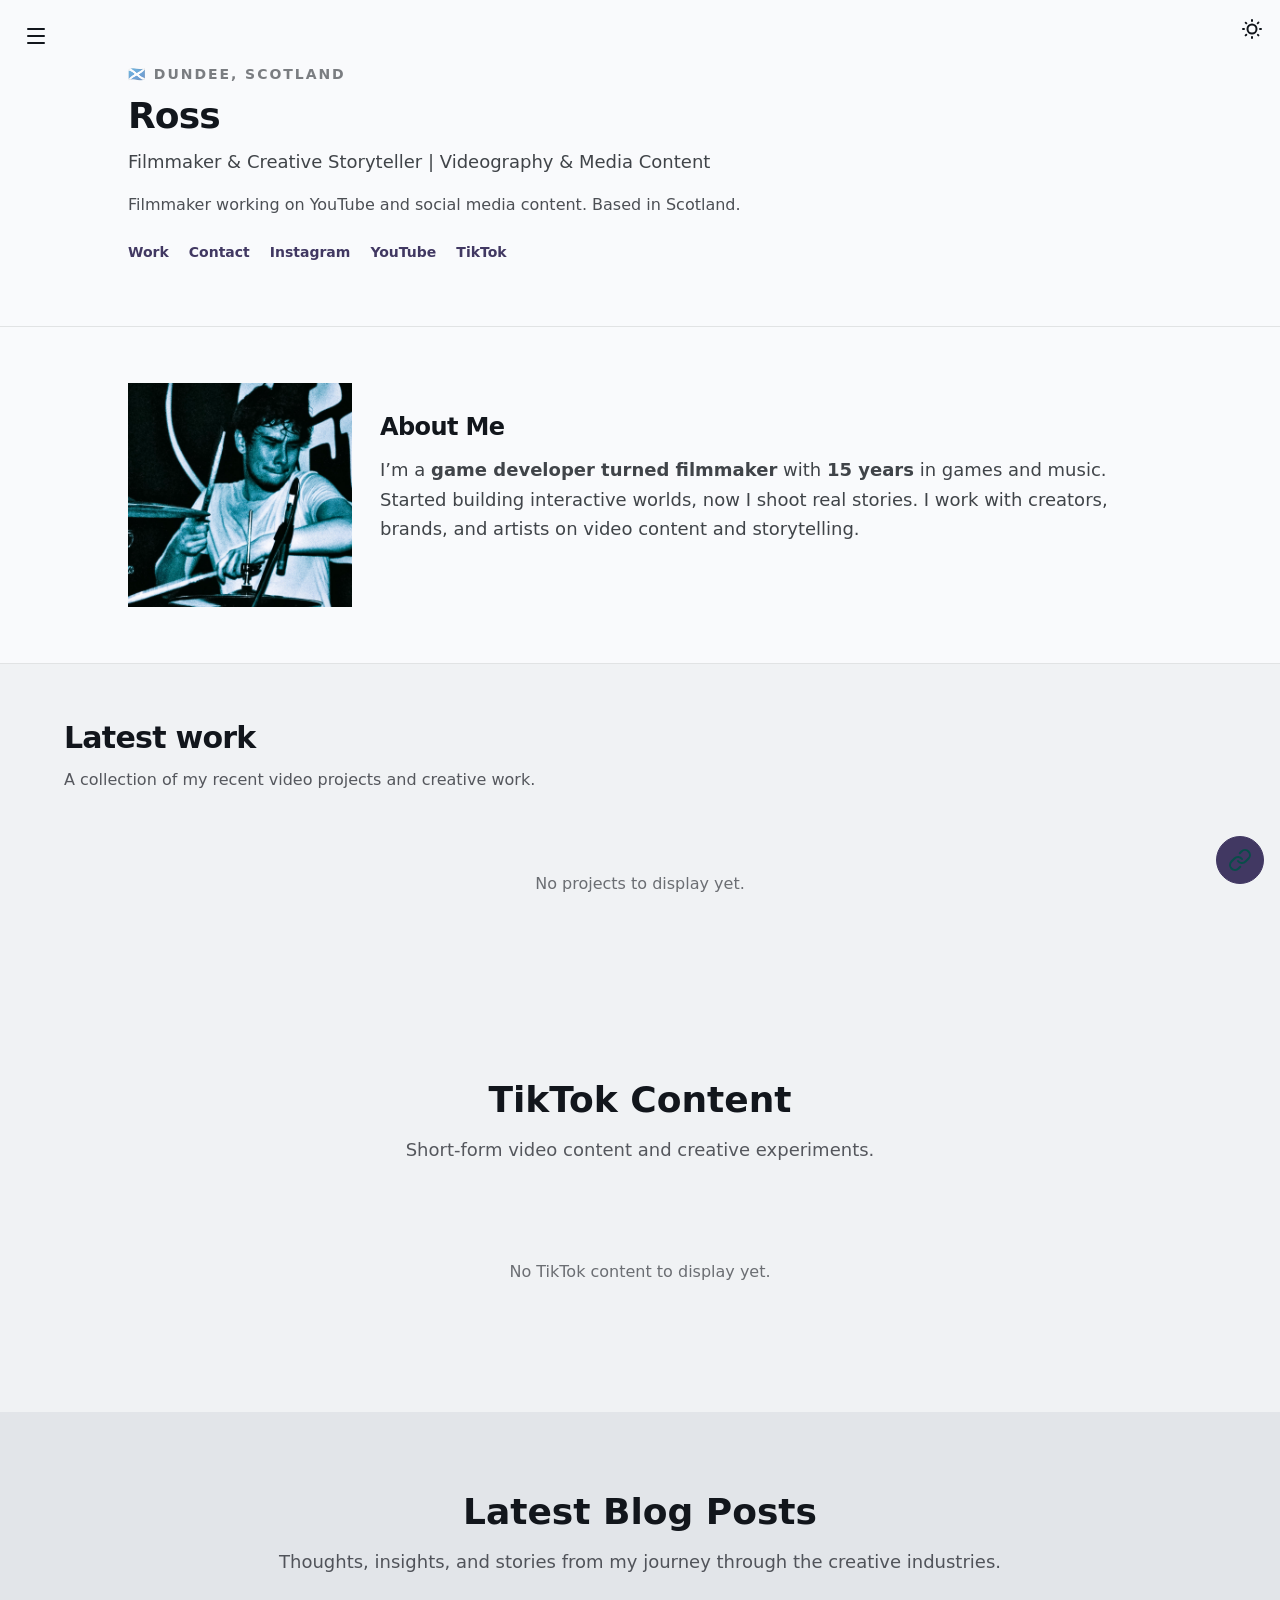
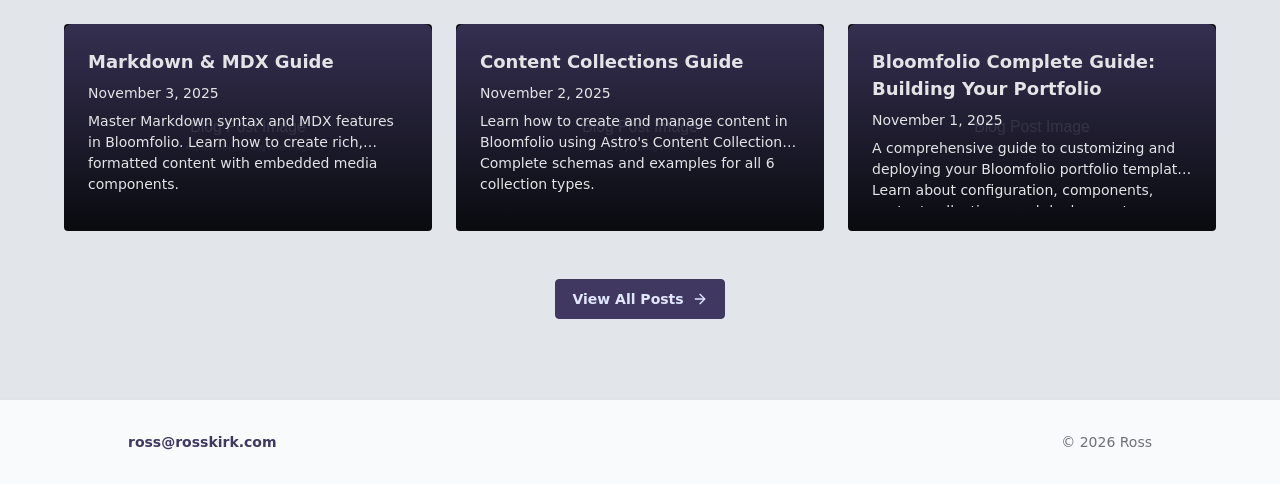
==== commit ed00e18f: "Deploy creative site - 3b77645be23fb8b050b2f5cd7e70c2909ab74274 ross-kirk/mainpage-bloomfolio@3b7764" ====
--- a/index.html
+++ b/index.html
@@ -1,5 +1,5 @@
-<!DOCTYPE html><html lang="en" data-astro-transition-scope="astro-smooz4hq-1"> <head><meta charset="UTF-8"><meta name="viewport" content="width=device-width"><meta name="description" content="Filmmaker working on YouTube and social media content. Based in Scotland."><link rel="icon" type="image/svg+xml" href="/favicon.svg"><meta name="generator" content="Astro v5.16.6"><title>Ross - Portfolio</title><!-- View Transitions --><meta name="astro-view-transitions-enabled" content="true"><meta name="astro-view-transitions-fallback" content="animate"><script type="module" src="/_astro/ClientRouter.astro_astro_type_script_index_0_lang.QW52Ox2j.js"></script><!-- Open Graph / Social Media --><meta property="og:title" content="Ross - Portfolio"><meta property="og:description" content="Filmmaker working on YouTube and social media content. Based in Scotland."><meta property="og:type" content="website"><meta property="og:url" content="http://localhost:4323"><meta property="og:image" content="http://localhost:4323/images/og_home.png"><!-- Twitter --><meta name="twitter:card" content="summary_large_image"><meta name="twitter:title" content="Ross - Portfolio"><meta name="twitter:description" content="Filmmaker working on YouTube and social media content. Based in Scotland."><meta name="twitter:image" content="http://localhost:4323/images/og_home.png"><!-- TikTok Embed Script --><script async src="https://www.tiktok.com/embed.js"></script><link rel="stylesheet" href="/_astro/_slug_.C5iDcLPR.css">
-<style>.tiktok-card-wrapper[data-astro-cid-ju7htzdd]{width:100%;height:100%;display:flex;flex-direction:column;justify-content:flex-start;align-items:center}.tiktok-card[data-astro-cid-ju7htzdd]{width:100%;max-width:605px;min-width:325px;transform-origin:top center;background:transparent;border:none;box-shadow:none;display:flex;flex-direction:column;align-items:center}.tiktok-embed-container[data-astro-cid-ju7htzdd]{position:relative;width:100%;overflow:hidden;background:transparent;border-radius:.9rem .9rem 0 0}.tiktok-embed[data-astro-cid-ju7htzdd]{margin:0 auto;width:100%;position:relative;overflow:hidden;border-radius:.9rem .9rem 0 0;display:block}.tiktok-card-body[data-astro-cid-ju7htzdd]{margin-top:0;width:100%;box-sizing:border-box}.tiktok-embed[data-astro-cid-ju7htzdd] iframe[data-astro-cid-ju7htzdd]{border:none!important;border-radius:.9rem .9rem 0 0!important;display:block;width:calc(100% + 2px)!important;height:auto!important;margin:-1px -1px 0;position:relative}
+<!DOCTYPE html><html lang="en" data-astro-transition-scope="astro-smooz4hq-1"> <head><meta charset="UTF-8"><meta name="viewport" content="width=device-width"><meta name="description" content="Filmmaker working on YouTube and social media content. Based in Scotland."><link rel="icon" type="image/svg+xml" href="/favicon.svg"><meta name="generator" content="Astro v5.18.2"><title>Ross - Portfolio</title><!-- View Transitions --><meta name="astro-view-transitions-enabled" content="true"><meta name="astro-view-transitions-fallback" content="animate"><script type="module" src="/_astro/ClientRouter.astro_astro_type_script_index_0_lang.CDGfc0hd.js"></script><!-- Open Graph / Social Media --><meta property="og:title" content="Ross - Portfolio"><meta property="og:description" content="Filmmaker working on YouTube and social media content. Based in Scotland."><meta property="og:type" content="website"><meta property="og:url" content="http://localhost:4323"><meta property="og:image" content="http://localhost:4323/images/og_home.png"><!-- Twitter --><meta name="twitter:card" content="summary_large_image"><meta name="twitter:title" content="Ross - Portfolio"><meta name="twitter:description" content="Filmmaker working on YouTube and social media content. Based in Scotland."><meta name="twitter:image" content="http://localhost:4323/images/og_home.png"><!-- TikTok Embed Script --><script async src="https://www.tiktok.com/embed.js"></script><link rel="stylesheet" href="/_astro/_slug_.BrUccYA_.css">
+<style>.about-content[data-astro-cid-v2cbyr3p]{line-height:1.65}.about-content[data-astro-cid-v2cbyr3p] p{margin:0 0 .9rem}.about-content[data-astro-cid-v2cbyr3p] p:last-child{margin-bottom:0}.entry-list[data-astro-cid-zhxkjw2l]{display:grid;gap:0;border-top:1px solid color-mix(in srgb,var(--color-base-content) 10%,transparent)}.entry-item[data-astro-cid-zhxkjw2l]{border-bottom:1px solid color-mix(in srgb,var(--color-base-content) 10%,transparent);padding:1.25rem 0}.entry-content[data-astro-cid-zhxkjw2l]{margin-top:.75rem;line-height:1.58}.entry-content[data-astro-cid-zhxkjw2l].compact{margin-top:0}.entry-content[data-astro-cid-zhxkjw2l] p{margin:0 0 .75rem}.entry-content[data-astro-cid-zhxkjw2l] ul{display:grid;gap:.5rem 1rem;margin:.75rem 0 0;padding:0;list-style:none}.entry-content[data-astro-cid-zhxkjw2l] li{position:relative;padding-left:1.15rem}.entry-content[data-astro-cid-zhxkjw2l] li:before{content:"";position:absolute;top:.68em;left:0;width:.45rem;height:.45rem;border-radius:999px;background:var(--color-primary)}.education-list[data-astro-cid-zhxkjw2l]{border-top:1px solid color-mix(in srgb,var(--color-base-content) 10%,transparent)}.education-summary[data-astro-cid-zhxkjw2l]{display:grid;grid-template-columns:2.5rem minmax(0,1fr) auto;align-items:center;gap:1rem}.education-date-mobile[data-astro-cid-zhxkjw2l]{display:none;margin-top:.35rem}@media(max-width:640px){.entry-item[data-astro-cid-zhxkjw2l]{padding:1rem 0}.entry-content[data-astro-cid-zhxkjw2l]{line-height:1.65}.education-summary[data-astro-cid-zhxkjw2l]{grid-template-columns:2.5rem minmax(0,1fr);align-items:start;gap:.85rem}.education-icon[data-astro-cid-zhxkjw2l]{padding-top:.15rem}.education-date[data-astro-cid-zhxkjw2l]{display:none}.education-date-mobile[data-astro-cid-zhxkjw2l]{display:block}}.tiktok-card-wrapper[data-astro-cid-ju7htzdd]{width:100%;height:100%;display:flex;flex-direction:column;justify-content:flex-start;align-items:center}.tiktok-card[data-astro-cid-ju7htzdd]{width:100%;max-width:605px;min-width:325px;transform-origin:top center;background:transparent;border:none;box-shadow:none;display:flex;flex-direction:column;align-items:center}.tiktok-embed-container[data-astro-cid-ju7htzdd]{position:relative;width:100%;overflow:hidden;background:transparent;border-radius:.9rem .9rem 0 0}.tiktok-embed[data-astro-cid-ju7htzdd]{margin:0 auto;width:100%;position:relative;overflow:hidden;border-radius:.9rem .9rem 0 0;display:block}.tiktok-card-body[data-astro-cid-ju7htzdd]{margin-top:0;width:100%;box-sizing:border-box}.tiktok-embed[data-astro-cid-ju7htzdd] iframe[data-astro-cid-ju7htzdd]{border:none!important;border-radius:.9rem .9rem 0 0!important;display:block;width:calc(100% + 2px)!important;height:auto!important;margin:-1px -1px 0;position:relative}
 </style><style>[data-astro-transition-scope="astro-smooz4hq-1"] { view-transition-name: astro-smooz4hq-1; }@layer astro { ::view-transition-old(astro-smooz4hq-1) { 
 	animation-duration: 0.3s;
 	animation-timing-function: ease-in-out;
@@ -63,15 +63,20 @@
 
   // Run after view transitions
   document.addEventListener('astro:after-swap', setTheme);
-</script> </div>  <main> <!-- Hero Section (Always visible) --> <section id="hero" class="hero min-h-screen"> <div class="hero-content flex-col lg:flex-row-reverse max-w-7xl gap-8"> <div class="avatar"> <div class="w-48 ring-primary ring-offset-base-100 rounded-full ring-2 ring-offset-2"> <img src="/_astro/avatar.L6nccr63_2p9UOw.webp" alt="Ross" loading="lazy" decoding="async" fetchpriority="auto" width="1369" height="1363"> </div> </div> <div class="max-w-2xl"> <h1 class="text-5xl font-bold mb-4">
-Hi, I'm Ross </h1> <p class="text-xl text-base-content/80 mb-2">Filmmaker &amp; Creative Storyteller | Videography &amp; Media Content</p> <p class="text-base-content/60 mb-4">🏴󠁧󠁢󠁳󠁣󠁴󠁿 Dundee, Scotland</p> <p class="text-lg leading-relaxed mb-6"> Filmmaker working on YouTube and social media content. Based in Scotland. </p> <div class="flex gap-4">     <a href="https://instagram.com/rosskcreative" class="btn btn-circle btn-ghost" aria-label="Instagram"> <svg xmlns="http://www.w3.org/2000/svg" width="24" height="24" fill="currentColor" viewBox="0 0 32 32"> <path d="M10.202,2.098c-1.49,.07-2.507,.308-3.396,.657-.92,.359-1.7,.84-2.477,1.619-.776,.779-1.254,1.56-1.61,2.481-.345,.891-.578,1.909-.644,3.4-.066,1.49-.08,1.97-.073,5.771s.024,4.278,.096,5.772c.071,1.489,.308,2.506,.657,3.396,.359,.92,.84,1.7,1.619,2.477,.779,.776,1.559,1.253,2.483,1.61,.89,.344,1.909,.579,3.399,.644,1.49,.065,1.97,.08,5.771,.073,3.801-.007,4.279-.024,5.773-.095s2.505-.309,3.395-.657c.92-.36,1.701-.84,2.477-1.62s1.254-1.561,1.609-2.483c.345-.89,.579-1.909,.644-3.398,.065-1.494,.081-1.971,.073-5.773s-.024-4.278-.095-5.771-.308-2.507-.657-3.397c-.36-.92-.84-1.7-1.619-2.477s-1.561-1.254-2.483-1.609c-.891-.345-1.909-.58-3.399-.644s-1.97-.081-5.772-.074-4.278,.024-5.771,.096m.164,25.309c-1.365-.059-2.106-.286-2.6-.476-.654-.252-1.12-.557-1.612-1.044s-.795-.955-1.05-1.608c-.192-.494-.423-1.234-.487-2.599-.069-1.475-.084-1.918-.092-5.656s.006-4.18,.071-5.656c.058-1.364,.286-2.106,.476-2.6,.252-.655,.556-1.12,1.044-1.612s.955-.795,1.608-1.05c.493-.193,1.234-.422,2.598-.487,1.476-.07,1.919-.084,5.656-.092,3.737-.008,4.181,.006,5.658,.071,1.364,.059,2.106,.285,2.599,.476,.654,.252,1.12,.555,1.612,1.044s.795,.954,1.051,1.609c.193,.492,.422,1.232,.486,2.597,.07,1.476,.086,1.919,.093,5.656,.007,3.737-.006,4.181-.071,5.656-.06,1.365-.286,2.106-.476,2.601-.252,.654-.556,1.12-1.045,1.612s-.955,.795-1.608,1.05c-.493,.192-1.234,.422-2.597,.487-1.476,.069-1.919,.084-5.657,.092s-4.18-.007-5.656-.071M21.779,8.517c.002,.928,.755,1.679,1.683,1.677s1.679-.755,1.677-1.683c-.002-.928-.755-1.679-1.683-1.677,0,0,0,0,0,0-.928,.002-1.678,.755-1.677,1.683m-12.967,7.496c.008,3.97,3.232,7.182,7.202,7.174s7.183-3.232,7.176-7.202c-.008-3.97-3.233-7.183-7.203-7.175s-7.182,3.233-7.174,7.203m2.522-.005c-.005-2.577,2.08-4.671,4.658-4.676,2.577-.005,4.671,2.08,4.676,4.658,.005,2.577-2.08,4.671-4.658,4.676-2.577,.005-4.671-2.079-4.676-4.656h0"></path> </svg> </a> <a href="https://youtube.com/@rosskcreative" class="btn btn-circle btn-ghost" aria-label="YouTube"> <svg xmlns="http://www.w3.org/2000/svg" width="24" height="24" viewBox="0 0 32 32" fill="currentColor"> <path d="M31.331,8.248c-.368-1.386-1.452-2.477-2.829-2.848-2.496-.673-12.502-.673-12.502-.673,0,0-10.007,0-12.502,.673-1.377,.37-2.461,1.462-2.829,2.848-.669,2.512-.669,7.752-.669,7.752,0,0,0,5.241,.669,7.752,.368,1.386,1.452,2.477,2.829,2.847,2.496,.673,12.502,.673,12.502,.673,0,0,10.007,0,12.502-.673,1.377-.37,2.461-1.462,2.829-2.847,.669-2.512,.669-7.752,.669-7.752,0,0,0-5.24-.669-7.752ZM12.727,20.758V11.242l8.364,4.758-8.364,4.758Z"></path> </svg> </a> <a href="https://tiktok.com/@rosskcreative" target="_blank" rel="noopener noreferrer" class="btn btn-circle btn-ghost" aria-label="TikTok"> <svg xmlns="http://www.w3.org/2000/svg" width="24" height="24" viewBox="0 0 24 24" fill="currentColor"> <path d="M19.59 6.69a4.83 4.83 0 0 1-3.77-4.25V2h-3.45v13.67a2.89 2.89 0 0 1-5.2 1.74 2.89 2.89 0 0 1 2.31-4.64 2.93 2.93 0 0 1 .88.13V9.4a6.84 6.84 0 0 0-1-.05A6.33 6.33 0 0 0 5 20.1a6.34 6.34 0 0 0 10.86-4.43v-7a8.16 8.16 0 0 0 4.77 1.52v-3.4a4.85 4.85 0 0 1-1-.1z"></path> </svg> </a>  </div> </div> </div> </section> <!-- About Section --> <section id="about" class="py-20 px-4"> <div class="max-w-4xl mx-auto"> <div class="card card-side bg-base-200 shadow-sm"> <figure class="shrink-0 w-48"> <img src="/images/me.png" alt="About Me"> </figure> <div class="card-body"> <h2 class="card-title text-2xl">About Me</h2> <p class="text-lg"> <p>I’m a <strong>game developer turned filmmaker</strong> with <strong>15 years</strong> in games and music. Started building interactive worlds, now I shoot real stories. I work with creators, brands, and artists on video content and storytelling.</p> </p> </div> </div> </div> </section> <!-- Projects Section --> <section id="projects" class="py-20 px-4 bg-base-200"> <div class="max-w-6xl mx-auto"> <div class="text-center mb-12"> <h2 class="text-4xl font-bold mb-4">Check out my latest work</h2> <p class="text-lg text-base-content/70">
+</script> </div>  <main> <!-- Hero Section (Always visible) --> <section id="hero" class="border-b border-base-content/10 px-4 py-12 sm:py-16"> <div class="mx-auto max-w-5xl"> <p class="mb-3 text-sm font-semibold uppercase tracking-[0.14em] text-base-content/55"> 🏴󠁧󠁢󠁳󠁣󠁴󠁿 Dundee, Scotland </p> <h1 class="mb-3 text-4xl font-bold tracking-tight">Ross</h1> <p class="mb-4 text-lg text-base-content/80">Filmmaker &amp; Creative Storyteller | Videography &amp; Media Content</p> <p class="max-w-2xl leading-relaxed text-base-content/75"> Filmmaker working on YouTube and social media content. Based in Scotland. </p> <div class="mt-6 flex flex-wrap gap-x-5 gap-y-2 text-sm font-semibold"> <a href="#projects" class="link link-hover text-primary">Work</a> <a href="#contact" class="link link-hover text-primary">Contact</a> <a href="https://instagram.com/rosskcreative" target="_blank" rel="noopener noreferrer" class="link link-hover text-primary">
+Instagram
+</a> <a href="https://youtube.com/@rosskcreative" target="_blank" rel="noopener noreferrer" class="link link-hover text-primary">
+YouTube
+</a> <a href="https://tiktok.com/@rosskcreative" target="_blank" rel="noopener noreferrer" class="link link-hover text-primary">
+TikTok
+</a>   </div> </div> </section> <!-- About Section --> <section id="about" class="border-b border-base-content/10 py-12 px-4 sm:py-14" data-astro-cid-v2cbyr3p> <div class="max-w-5xl mx-auto" data-astro-cid-v2cbyr3p> <div class="overflow-hidden" data-astro-cid-v2cbyr3p> <div class="grid gap-0 md:grid-cols-[14rem_1fr]" data-astro-cid-v2cbyr3p> <figure class="h-56 bg-base-200 md:h-full" data-astro-cid-v2cbyr3p> <img src="/images/me.png" alt="About Me" class="h-full w-full object-cover object-center" data-astro-cid-v2cbyr3p> </figure> <div class="p-5 sm:p-7" data-astro-cid-v2cbyr3p> <h2 class="mb-3 text-2xl font-bold tracking-tight" data-astro-cid-v2cbyr3p>About Me</h2> <div class="about-content text-base sm:text-lg text-base-content/80" data-astro-cid-v2cbyr3p> <p>I’m a <strong>game developer turned filmmaker</strong> with <strong>15 years</strong> in games and music. Started building interactive worlds, now I shoot real stories. I work with creators, brands, and artists on video content and storytelling.</p> </div> </div> </div> </div> </div> </section>  <!-- Projects Section --> <section id="projects" class="py-12 px-4 sm:py-14 bg-base-200"> <div class="max-w-6xl mx-auto"> <div class="mb-8"> <h2 class="text-3xl font-bold tracking-tight mb-3">Latest work</h2> <p class="max-w-2xl text-base-content/70">
 A collection of my recent video projects and creative work.
 </p> </div> <div class="text-center py-12"> <p class="text-base-content/60">No projects to display yet.</p> </div> </div> <script type="module">function s(){document.querySelectorAll(".video-carousel").forEach(t=>{t.scrollWidth>t.clientWidth?(t.classList.add("is-scrollable"),o(t)):(t.classList.remove("is-scrollable"),t.classList.remove("at-start","at-end"))})}function o(e){const{scrollLeft:t,scrollWidth:l,clientWidth:c}=e,i=t<=0,n=t>=l-c-1;e.classList.toggle("at-start",i),e.classList.toggle("at-end",n)}document.readyState==="loading"?document.addEventListener("DOMContentLoaded",s):s();window.addEventListener("resize",s);document.addEventListener("scroll",e=>{document.querySelectorAll(".video-carousel.is-scrollable").forEach(o)},!0);</script> </section> <!-- TikTok Section --> <section id="tiktok" class="py-20 px-4 bg-base-200"> <div class="max-w-6xl mx-auto"> <div class="text-center mb-12"> <h2 class="text-4xl font-bold mb-4">TikTok Content</h2> <p class="text-lg text-base-content/70">
 Short-form video content and creative experiments.
 </p> </div> <div class="text-center py-12"> <p class="text-base-content/60">No TikTok content to display yet.</p> </div> </div>  </section> <!-- Work Experience Section -->  <!-- Education Section -->  <!-- Hackathons Section -->  <!-- Blog Section --> <section id="blog" class="py-20 px-4 bg-base-300"> <div class="max-w-6xl mx-auto"> <div class="text-center mb-12"> <h2 class="text-4xl font-bold mb-4">Latest Blog Posts</h2> <p class="text-lg text-base-content/70">
 Thoughts, insights, and stories from my journey through the creative industries.
-</p> </div> <div class="grid grid-cols-1 md:grid-cols-2 lg:grid-cols-3 gap-6"> <div class="card image-full shadow-xl hover:shadow-2xl transition-shadow"> <figure class="aspect-video"> <img src="/_astro/placeholder-blog.uGWndONp_Z2ueL8Q.svg" alt="Markdown &#38; MDX Guide" loading="lazy" decoding="async" fetchpriority="auto" width="1200" height="630"> </figure> <div class="card-body rounded-lg justify-end bg-linear-to-b from-primary/80 to-transparent"> <h3 class="card-title text-base-100-content hover:text-primary-content transition-colors"> <a href="/blog/guides/markdown-guide">Markdown &amp; MDX Guide</a> </h3> <time class="text-sm text-base-100-content/80"> November 3, 2025 </time> <p class="text-base-100-content/90 line-clamp-2">Master Markdown syntax and MDX features in Bloomfolio. Learn how to create rich, formatted content with embedded media components.</p> </div> </div><div class="card image-full shadow-xl hover:shadow-2xl transition-shadow"> <figure class="aspect-video"> <img src="/_astro/placeholder-blog.uGWndONp_Z2ueL8Q.svg" alt="Content Collections Guide" loading="lazy" decoding="async" fetchpriority="auto" width="1200" height="630"> </figure> <div class="card-body rounded-lg justify-end bg-linear-to-b from-primary/80 to-transparent"> <h3 class="card-title text-base-100-content hover:text-primary-content transition-colors"> <a href="/blog/guides/content-collections-guide">Content Collections Guide</a> </h3> <time class="text-sm text-base-100-content/80"> November 2, 2025 </time> <p class="text-base-100-content/90 line-clamp-2">Learn how to create and manage content in Bloomfolio using Astro&#39;s Content Collections. Complete schemas and examples for all 6 collection types.</p> </div> </div><div class="card image-full shadow-xl hover:shadow-2xl transition-shadow"> <figure class="aspect-video"> <img src="/_astro/placeholder-blog.uGWndONp_Z2ueL8Q.svg" alt="Bloomfolio Complete Guide: Building Your Portfolio" loading="lazy" decoding="async" fetchpriority="auto" width="1200" height="630"> </figure> <div class="card-body rounded-lg justify-end bg-linear-to-b from-primary/80 to-transparent"> <h3 class="card-title text-base-100-content hover:text-primary-content transition-colors"> <a href="/blog/guides/bloomfolio-complete-guide">Bloomfolio Complete Guide: Building Your Portfolio</a> </h3> <time class="text-sm text-base-100-content/80"> November 1, 2025 </time> <p class="text-base-100-content/90 line-clamp-2">A comprehensive guide to customizing and deploying your Bloomfolio portfolio template. Learn about configuration, components, content collections, and deployment.</p> </div> </div> </div> <div class="text-center mt-12"> <a href="/blog" class="btn btn-primary gap-2">
+</p> </div> <div class="grid grid-cols-1 md:grid-cols-2 lg:grid-cols-3 gap-6"> <div class="card image-full shadow-xl hover:shadow-2xl transition-shadow"> <figure class="aspect-video"> <img src="/_astro/placeholder-blog.uGWndONp_QnJjv.svg" alt="Markdown &#38; MDX Guide" loading="lazy" decoding="async" fetchpriority="auto" width="1200" height="630"> </figure> <div class="card-body rounded-lg justify-end bg-linear-to-b from-primary/80 to-transparent"> <h3 class="card-title text-base-100-content hover:text-primary-content transition-colors"> <a href="/blog/guides/markdown-guide">Markdown &amp; MDX Guide</a> </h3> <time class="text-sm text-base-100-content/80"> November 3, 2025 </time> <p class="text-base-100-content/90 line-clamp-2">Master Markdown syntax and MDX features in Bloomfolio. Learn how to create rich, formatted content with embedded media components.</p> </div> </div><div class="card image-full shadow-xl hover:shadow-2xl transition-shadow"> <figure class="aspect-video"> <img src="/_astro/placeholder-blog.uGWndONp_QnJjv.svg" alt="Content Collections Guide" loading="lazy" decoding="async" fetchpriority="auto" width="1200" height="630"> </figure> <div class="card-body rounded-lg justify-end bg-linear-to-b from-primary/80 to-transparent"> <h3 class="card-title text-base-100-content hover:text-primary-content transition-colors"> <a href="/blog/guides/content-collections-guide">Content Collections Guide</a> </h3> <time class="text-sm text-base-100-content/80"> November 2, 2025 </time> <p class="text-base-100-content/90 line-clamp-2">Learn how to create and manage content in Bloomfolio using Astro&#39;s Content Collections. Complete schemas and examples for all 6 collection types.</p> </div> </div><div class="card image-full shadow-xl hover:shadow-2xl transition-shadow"> <figure class="aspect-video"> <img src="/_astro/placeholder-blog.uGWndONp_QnJjv.svg" alt="Bloomfolio Complete Guide: Building Your Portfolio" loading="lazy" decoding="async" fetchpriority="auto" width="1200" height="630"> </figure> <div class="card-body rounded-lg justify-end bg-linear-to-b from-primary/80 to-transparent"> <h3 class="card-title text-base-100-content hover:text-primary-content transition-colors"> <a href="/blog/guides/bloomfolio-complete-guide">Bloomfolio Complete Guide: Building Your Portfolio</a> </h3> <time class="text-sm text-base-100-content/80"> November 1, 2025 </time> <p class="text-base-100-content/90 line-clamp-2">A comprehensive guide to customizing and deploying your Bloomfolio portfolio template. Learn about configuration, components, content collections, and deployment.</p> </div> </div> </div> <div class="text-center mt-12"> <a href="/blog" class="btn btn-primary gap-2">
 View All Posts
-<svg xmlns="http://www.w3.org/2000/svg" width="24" height="24" viewBox="0 0 24 24" fill="none" stroke="currentColor" stroke-width="2" stroke-linecap="round" stroke-linejoin="round" class="lucide lucide-arrow-right size-4"> <path d="M5 12h14"></path><path d="m12 5 7 7-7 7"></path>  </svg> </a> </div> </div> </section> <!-- Contact Section --> <footer id="contact" class="footer footer-horizontal footer-center bg-base-200 py-10"> <aside> <svg xmlns="http://www.w3.org/2000/svg" width="24" height="24" viewBox="0 0 24 24" fill="none" stroke="currentColor" stroke-width="2" stroke-linecap="round" stroke-linejoin="round" class="lucide lucide-message-circle-code inline-block size-20"> <path d="m10 9-3 3 3 3"></path><path d="m14 15 3-3-3-3"></path><path d="M2.992 16.342a2 2 0 0 1 .094 1.167l-1.065 3.29a1 1 0 0 0 1.236 1.168l3.413-.998a2 2 0 0 1 1.099.092 10 10 0 1 0-4.777-4.719"></path>  </svg> <p class="max-w-xl m-auto text-lg"> <a href="mailto:ross@rosskirk.com" class="link link-hover text-primary"> ross@rosskirk.com </a> </p> <p class="text-base-content/60">
-Copyright © 2026 - Site based on Bloomfolio by <a class="link" href="https://lauroguedes.dev" target="_blank">Lauro Guedes</a> </p> </aside> </footer> </main>  <div class="fab fab-flower"> <!-- a focusable div with tabindex is necessary to work on all browsers. role="button" is necessary for accessibility --> <div class="tooltip tooltip-top" data-tip="More links"> <div tabindex="0" role="button" class="btn btn-lg btn-accent btn-circle"> <svg xmlns="http://www.w3.org/2000/svg" width="24" height="24" viewBox="0 0 24 24" fill="none" stroke="currentColor" stroke-width="2" stroke-linecap="round" stroke-linejoin="round" class="lucide lucide-link size-6"> <path d="M10 13a5 5 0 0 0 7.54.54l3-3a5 5 0 0 0-7.07-7.07l-1.72 1.71"></path><path d="M14 11a5 5 0 0 0-7.54-.54l-3 3a5 5 0 0 0 7.07 7.07l1.71-1.71"></path>  </svg> </div> </div> <!-- Main Action button replaces the original button when FAB is open --> <div class="fab-close">
+<svg xmlns="http://www.w3.org/2000/svg" width="24" height="24" viewBox="0 0 24 24" fill="none" stroke="currentColor" stroke-width="2" stroke-linecap="round" stroke-linejoin="round" class="lucide lucide-arrow-right size-4"> <path d="M5 12h14"></path><path d="m12 5 7 7-7 7"></path>  </svg> </a> </div> </div> </section> <!-- Contact Section --> <footer id="contact" class="border-t border-base-content/10 bg-base-100 px-4 py-8"> <div class="mx-auto flex max-w-5xl flex-col gap-3 text-sm text-base-content/60 sm:flex-row sm:items-center sm:justify-between"> <a href="mailto:ross@rosskirk.com" class="link link-hover text-primary font-semibold"> ross@rosskirk.com </a> <p>
+&copy; 2026 Ross </p> </div> </footer> </main>  <div class="fab fab-flower"> <!-- a focusable div with tabindex is necessary to work on all browsers. role="button" is necessary for accessibility --> <div class="tooltip tooltip-top" data-tip="More links"> <div tabindex="0" role="button" class="btn btn-lg btn-accent btn-circle"> <svg xmlns="http://www.w3.org/2000/svg" width="24" height="24" viewBox="0 0 24 24" fill="none" stroke="currentColor" stroke-width="2" stroke-linecap="round" stroke-linejoin="round" class="lucide lucide-link size-6"> <path d="M10 13a5 5 0 0 0 7.54.54l3-3a5 5 0 0 0-7.07-7.07l-1.72 1.71"></path><path d="M14 11a5 5 0 0 0-7.54-.54l-3 3a5 5 0 0 0 7.07 7.07l1.71-1.71"></path>  </svg> </div> </div> <!-- Main Action button replaces the original button when FAB is open --> <div class="fab-close">
 Close <span class="btn btn-circle btn-lg btn-error">✕</span> </div> <!-- buttons that show up when FAB is open --> <div class="tooltip tooltip-left" data-tip="Bloomfolio Guide"> <a href="/blog/guides/bloomfolio-complete-guide" class="btn btn-lg btn-circle"> <svg xmlns="http://www.w3.org/2000/svg" width="24" height="24" viewBox="0 0 24 24" fill="none" stroke="currentColor" stroke-width="2" stroke-linecap="round" stroke-linejoin="round" class="lucide lucide-flower-2 size-5"> <path d="M12 5a3 3 0 1 1 3 3m-3-3a3 3 0 1 0-3 3m3-3v1M9 8a3 3 0 1 0 3 3M9 8h1m5 0a3 3 0 1 1-3 3m3-3h-1m-2 3v-1"></path><circle cx="12" cy="8" r="2"></circle><path d="M12 10v12"></path><path d="M12 22c4.2 0 7-1.667 7-5-4.2 0-7 1.667-7 5Z"></path><path d="M12 22c-4.2 0-7-1.667-7-5 4.2 0 7 1.667 7 5Z"></path>  </svg> </a> </div><div class="tooltip tooltip-left" data-tip="Content Guide"> <a href="/blog/guides/content-collections-guide" class="btn btn-lg btn-circle"> <svg xmlns="http://www.w3.org/2000/svg" width="24" height="24" viewBox="0 0 24 24" fill="none" stroke="currentColor" stroke-width="2" stroke-linecap="round" stroke-linejoin="round" class="lucide lucide-book-open size-5"> <path d="M12 7v14"></path><path d="M3 18a1 1 0 0 1-1-1V4a1 1 0 0 1 1-1h5a4 4 0 0 1 4 4 4 4 0 0 1 4-4h5a1 1 0 0 1 1 1v13a1 1 0 0 1-1 1h-6a3 3 0 0 0-3 3 3 3 0 0 0-3-3z"></path>  </svg> </a> </div><div class="tooltip tooltip-left" data-tip="Markdown Guide"> <a href="/blog/guides/markdown-guide" class="btn btn-lg btn-circle"> <svg xmlns="http://www.w3.org/2000/svg" width="24" height="24" viewBox="0 0 24 24" fill="none" stroke="currentColor" stroke-width="2" stroke-linecap="round" stroke-linejoin="round" class="lucide lucide-file-text size-5"> <path d="M6 22a2 2 0 0 1-2-2V4a2 2 0 0 1 2-2h8a2.4 2.4 0 0 1 1.704.706l3.588 3.588A2.4 2.4 0 0 1 20 8v12a2 2 0 0 1-2 2z"></path><path d="M14 2v5a1 1 0 0 0 1 1h5"></path><path d="M10 9H8"></path><path d="M16 13H8"></path><path d="M16 17H8"></path>  </svg> </a> </div><div class="tooltip tooltip-left" data-tip="GitHub Repo"> <a href="https://github.com/lauroguedes/bloomfolio" class="btn btn-lg btn-circle"> <svg xmlns="http://www.w3.org/2000/svg" width="24" height="24" viewBox="0 0 24 24" fill="none" stroke="currentColor" stroke-width="2" stroke-linecap="round" stroke-linejoin="round" class="lucide lucide-code-xml size-5"> <path d="m18 16 4-4-4-4"></path><path d="m6 8-4 4 4 4"></path><path d="m14.5 4-5 16"></path>  </svg> </a> </div> </div> <!-- Smooth Scroll -->  </body> </html>
